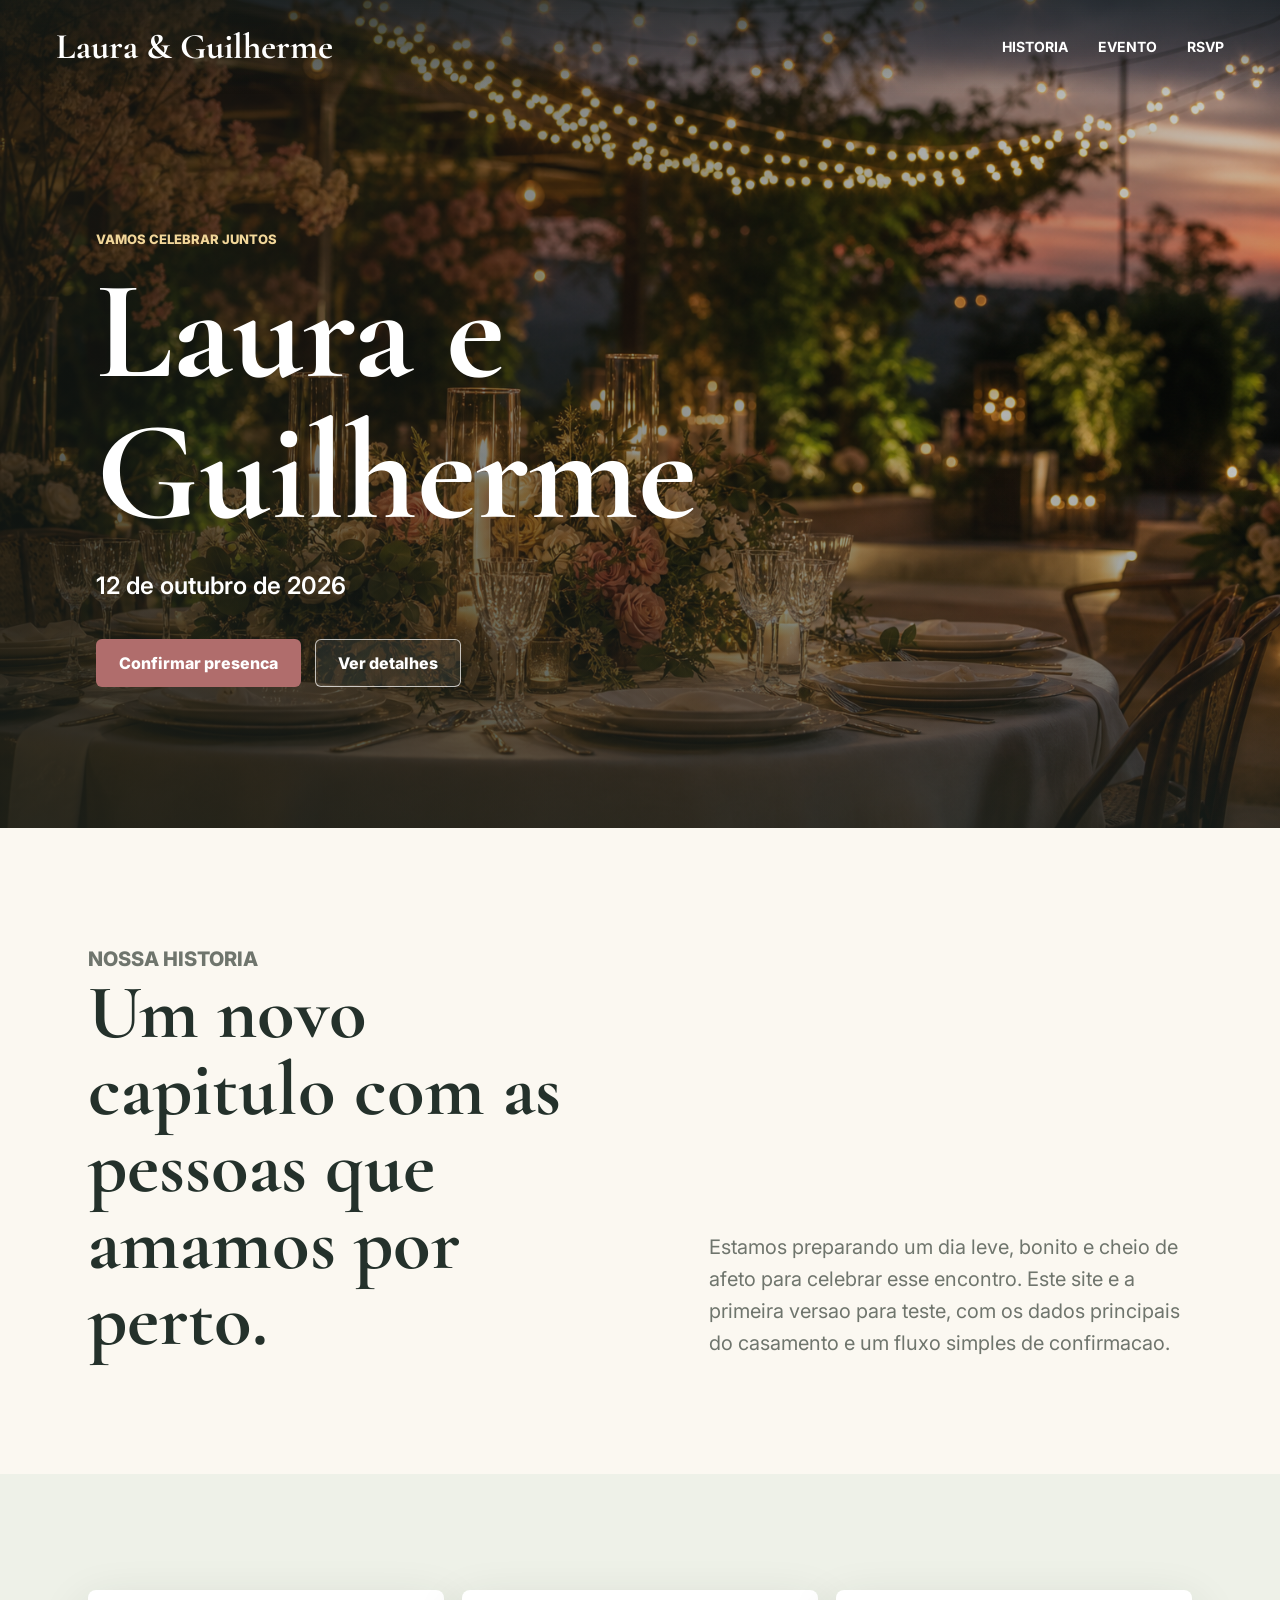
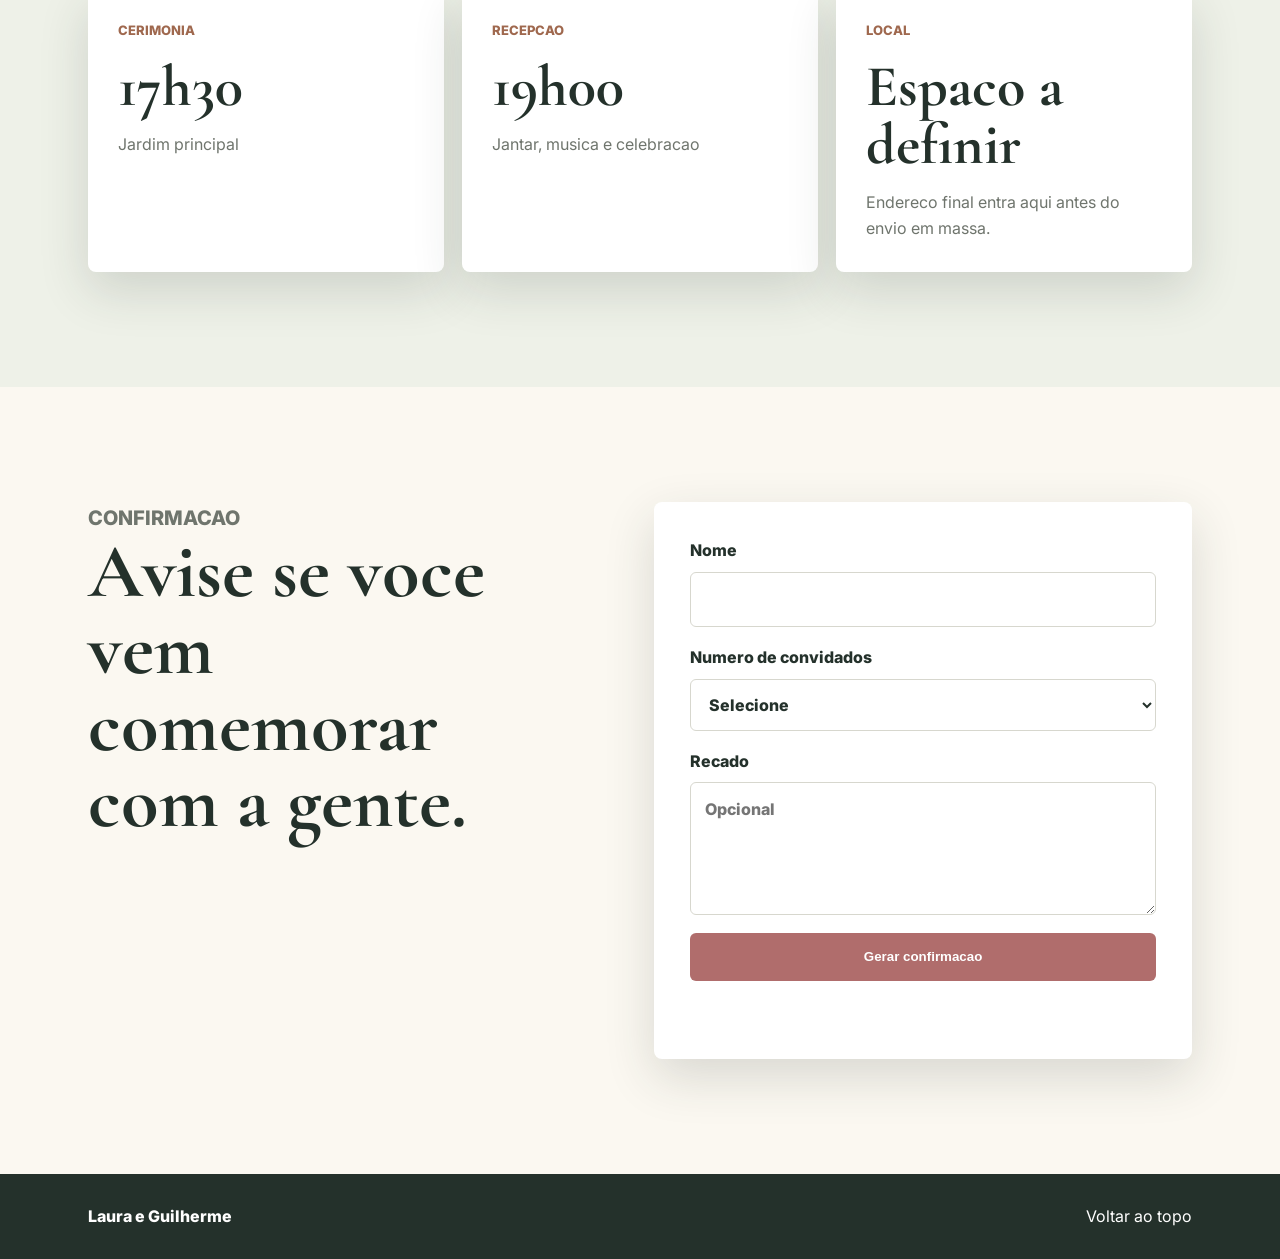
==== index.html @ 3c40c5c8 "Add wedding site test page" ====
<!doctype html>
<html lang="pt-BR">
  <head>
    <meta charset="utf-8" />
    <meta name="viewport" content="width=device-width, initial-scale=1" />
    <meta
      name="description"
      content="Site de casamento de Laura e Guilherme com informacoes do evento e confirmacao de presenca."
    />
    <title>Laura e Guilherme | Casamento</title>
    <link rel="preconnect" href="https://fonts.googleapis.com" />
    <link rel="preconnect" href="https://fonts.gstatic.com" crossorigin />
    <link
      href="https://fonts.googleapis.com/css2?family=Cormorant+Garamond:wght@500;600;700&family=Inter:wght@400;500;600;700&display=swap"
      rel="stylesheet"
    />
    <link rel="stylesheet" href="styles.css" />
  </head>
  <body>
    <header class="site-header" aria-label="Navegacao principal">
      <a class="brand" href="#inicio">Laura & Guilherme</a>
      <nav class="nav-links">
        <a href="#historia">Historia</a>
        <a href="#evento">Evento</a>
        <a href="#rsvp">RSVP</a>
      </nav>
    </header>

    <main>
      <section class="hero" id="inicio">
        <img
          class="hero-image"
          src="assets/hero-wedding.png"
          alt="Mesa elegante de casamento ao ar livre com flores e luzes suaves"
        />
        <div class="hero-overlay"></div>
        <div class="hero-content">
          <p class="eyebrow">Vamos celebrar juntos</p>
          <h1>Laura e Guilherme</h1>
          <p class="hero-date">12 de outubro de 2026</p>
          <div class="hero-actions" aria-label="Acoes principais">
            <a class="button primary" href="#rsvp">Confirmar presenca</a>
            <a class="button secondary" href="#evento">Ver detalhes</a>
          </div>
        </div>
      </section>

      <section class="section intro" id="historia">
        <div class="section-heading">
          <p class="eyebrow">Nossa historia</p>
          <h2>Um novo capitulo com as pessoas que amamos por perto.</h2>
        </div>
        <p>
          Estamos preparando um dia leve, bonito e cheio de afeto para celebrar
          esse encontro. Este site e a primeira versao para teste, com os dados
          principais do casamento e um fluxo simples de confirmacao.
        </p>
      </section>

      <section class="section details" id="evento">
        <div class="detail-card">
          <span class="detail-label">Cerimonia</span>
          <h3>17h30</h3>
          <p>Jardim principal</p>
        </div>
        <div class="detail-card">
          <span class="detail-label">Recepcao</span>
          <h3>19h00</h3>
          <p>Jantar, musica e celebracao</p>
        </div>
        <div class="detail-card">
          <span class="detail-label">Local</span>
          <h3>Espaco a definir</h3>
          <p>Endereco final entra aqui antes do envio em massa.</p>
        </div>
      </section>

      <section class="section rsvp" id="rsvp">
        <div class="section-heading">
          <p class="eyebrow">Confirmacao</p>
          <h2>Avise se voce vem comemorar com a gente.</h2>
        </div>
        <form class="rsvp-form" id="rsvp-form">
          <label>
            Nome
            <input name="name" type="text" autocomplete="name" required />
          </label>
          <label>
            Numero de convidados
            <select name="guests" required>
              <option value="">Selecione</option>
              <option value="1">1 pessoa</option>
              <option value="2">2 pessoas</option>
              <option value="3">3 pessoas</option>
              <option value="4">4 pessoas</option>
            </select>
          </label>
          <label>
            Recado
            <textarea name="message" rows="4" placeholder="Opcional"></textarea>
          </label>
          <button class="button primary" type="submit">Gerar confirmacao</button>
          <p class="form-note" id="form-note" role="status"></p>
        </form>
      </section>
    </main>

    <footer class="footer">
      <p>Laura e Guilherme</p>
      <a href="#inicio">Voltar ao topo</a>
    </footer>

    <script src="script.js"></script>
  </body>
</html>
---- styles.css ----
:root {
  --ink: #24312b;
  --muted: #6f756d;
  --paper: #fbf8f1;
  --surface: #ffffff;
  --sage: #6f846a;
  --rose: #b06d6c;
  --clay: #9f684e;
  --gold: #b18a50;
  --shadow: 0 18px 50px rgba(36, 49, 43, 0.16);
}

* {
  box-sizing: border-box;
}

html {
  scroll-behavior: smooth;
}

body {
  margin: 0;
  color: var(--ink);
  background: var(--paper);
  font-family: Inter, system-ui, sans-serif;
  line-height: 1.6;
}

a {
  color: inherit;
  text-decoration: none;
}

.site-header {
  position: fixed;
  top: 0;
  left: 0;
  right: 0;
  z-index: 10;
  display: flex;
  align-items: center;
  justify-content: space-between;
  gap: 24px;
  padding: 18px clamp(20px, 5vw, 56px);
  color: #fff;
  background: linear-gradient(180deg, rgba(20, 26, 22, 0.58), transparent);
}

.brand {
  font-family: "Cormorant Garamond", Georgia, serif;
  font-size: clamp(24px, 3vw, 36px);
  font-weight: 700;
}

.nav-links {
  display: flex;
  gap: clamp(12px, 3vw, 30px);
  font-size: 14px;
  font-weight: 700;
  text-transform: uppercase;
}

.hero {
  position: relative;
  min-height: 92vh;
  display: grid;
  align-items: center;
  overflow: hidden;
}

.hero-image,
.hero-overlay {
  position: absolute;
  inset: 0;
  width: 100%;
  height: 100%;
}

.hero-image {
  object-fit: cover;
}

.hero-overlay {
  background:
    linear-gradient(90deg, rgba(20, 26, 22, 0.72), rgba(20, 26, 22, 0.22)),
    linear-gradient(0deg, rgba(36, 49, 43, 0.5), transparent 46%);
}

.hero-content {
  position: relative;
  z-index: 1;
  width: min(720px, calc(100% - 40px));
  margin-left: clamp(20px, 8vw, 96px);
  padding-top: 88px;
  color: #fff;
}

.eyebrow {
  margin: 0 0 12px;
  color: var(--gold);
  font-size: 13px;
  font-weight: 800;
  letter-spacing: 0;
  text-transform: uppercase;
}

.hero .eyebrow {
  color: #f2d79a;
}

h1,
h2,
h3 {
  margin: 0;
  font-family: "Cormorant Garamond", Georgia, serif;
  line-height: 1;
}

h1 {
  max-width: 10ch;
  font-size: clamp(68px, 11vw, 148px);
}

h2 {
  max-width: 820px;
  font-size: clamp(38px, 6vw, 78px);
}

h3 {
  font-size: clamp(34px, 5vw, 58px);
}

.hero-date {
  margin: 24px 0 0;
  font-size: clamp(18px, 2vw, 24px);
  font-weight: 600;
}

.hero-actions {
  display: flex;
  flex-wrap: wrap;
  gap: 14px;
  margin-top: 34px;
}

.button {
  display: inline-flex;
  min-height: 48px;
  align-items: center;
  justify-content: center;
  border: 1px solid transparent;
  border-radius: 6px;
  padding: 0 22px;
  font-weight: 800;
  cursor: pointer;
  transition:
    transform 160ms ease,
    background 160ms ease,
    color 160ms ease;
}

.button:hover {
  transform: translateY(-1px);
}

.button.primary {
  color: #fff;
  background: var(--rose);
}

.button.secondary {
  color: #fff;
  border-color: rgba(255, 255, 255, 0.7);
  background: rgba(255, 255, 255, 0.08);
}

.section {
  padding: clamp(60px, 9vw, 116px) clamp(20px, 7vw, 88px);
}

.intro {
  display: grid;
  grid-template-columns: minmax(260px, 0.9fr) minmax(280px, 0.8fr);
  gap: clamp(34px, 6vw, 84px);
  align-items: end;
}

.intro p,
.rsvp p {
  margin: 0;
  max-width: 640px;
  color: var(--muted);
  font-size: clamp(17px, 2vw, 20px);
}

.details {
  display: grid;
  grid-template-columns: repeat(3, minmax(0, 1fr));
  gap: 18px;
  background: #eef1e8;
}

.detail-card {
  min-height: 230px;
  padding: 30px;
  border-radius: 8px;
  background: var(--surface);
  box-shadow: var(--shadow);
}

.detail-label {
  display: block;
  margin-bottom: 18px;
  color: var(--clay);
  font-size: 13px;
  font-weight: 800;
  text-transform: uppercase;
}

.detail-card p {
  margin: 16px 0 0;
  color: var(--muted);
}

.rsvp {
  display: grid;
  grid-template-columns: minmax(280px, 0.8fr) minmax(300px, 0.9fr);
  gap: clamp(34px, 7vw, 88px);
  align-items: start;
}

.rsvp-form {
  display: grid;
  gap: 18px;
  padding: clamp(22px, 4vw, 36px);
  border-radius: 8px;
  background: var(--surface);
  box-shadow: var(--shadow);
}

label {
  display: grid;
  gap: 8px;
  font-weight: 800;
}

input,
select,
textarea {
  width: 100%;
  border: 1px solid #d7d7ce;
  border-radius: 6px;
  padding: 14px;
  color: var(--ink);
  background: #fff;
  font: inherit;
}

textarea {
  resize: vertical;
}

.form-note {
  min-height: 24px;
  color: var(--sage);
  font-weight: 800;
}

.footer {
  display: flex;
  justify-content: space-between;
  gap: 20px;
  padding: 30px clamp(20px, 7vw, 88px);
  color: #fff;
  background: var(--ink);
}

.footer p {
  margin: 0;
  font-weight: 800;
}

@media (max-width: 780px) {
  .site-header {
    align-items: flex-start;
    flex-direction: column;
    gap: 8px;
  }

  .nav-links {
    width: 100%;
    justify-content: space-between;
    font-size: 12px;
  }

  .hero-content {
    margin: 0 auto;
  }

  h1 {
    font-size: clamp(58px, 18vw, 86px);
  }

  .intro,
  .details,
  .rsvp {
    grid-template-columns: 1fr;
  }

  .detail-card {
    min-height: 180px;
  }

  .footer {
    flex-direction: column;
  }
}
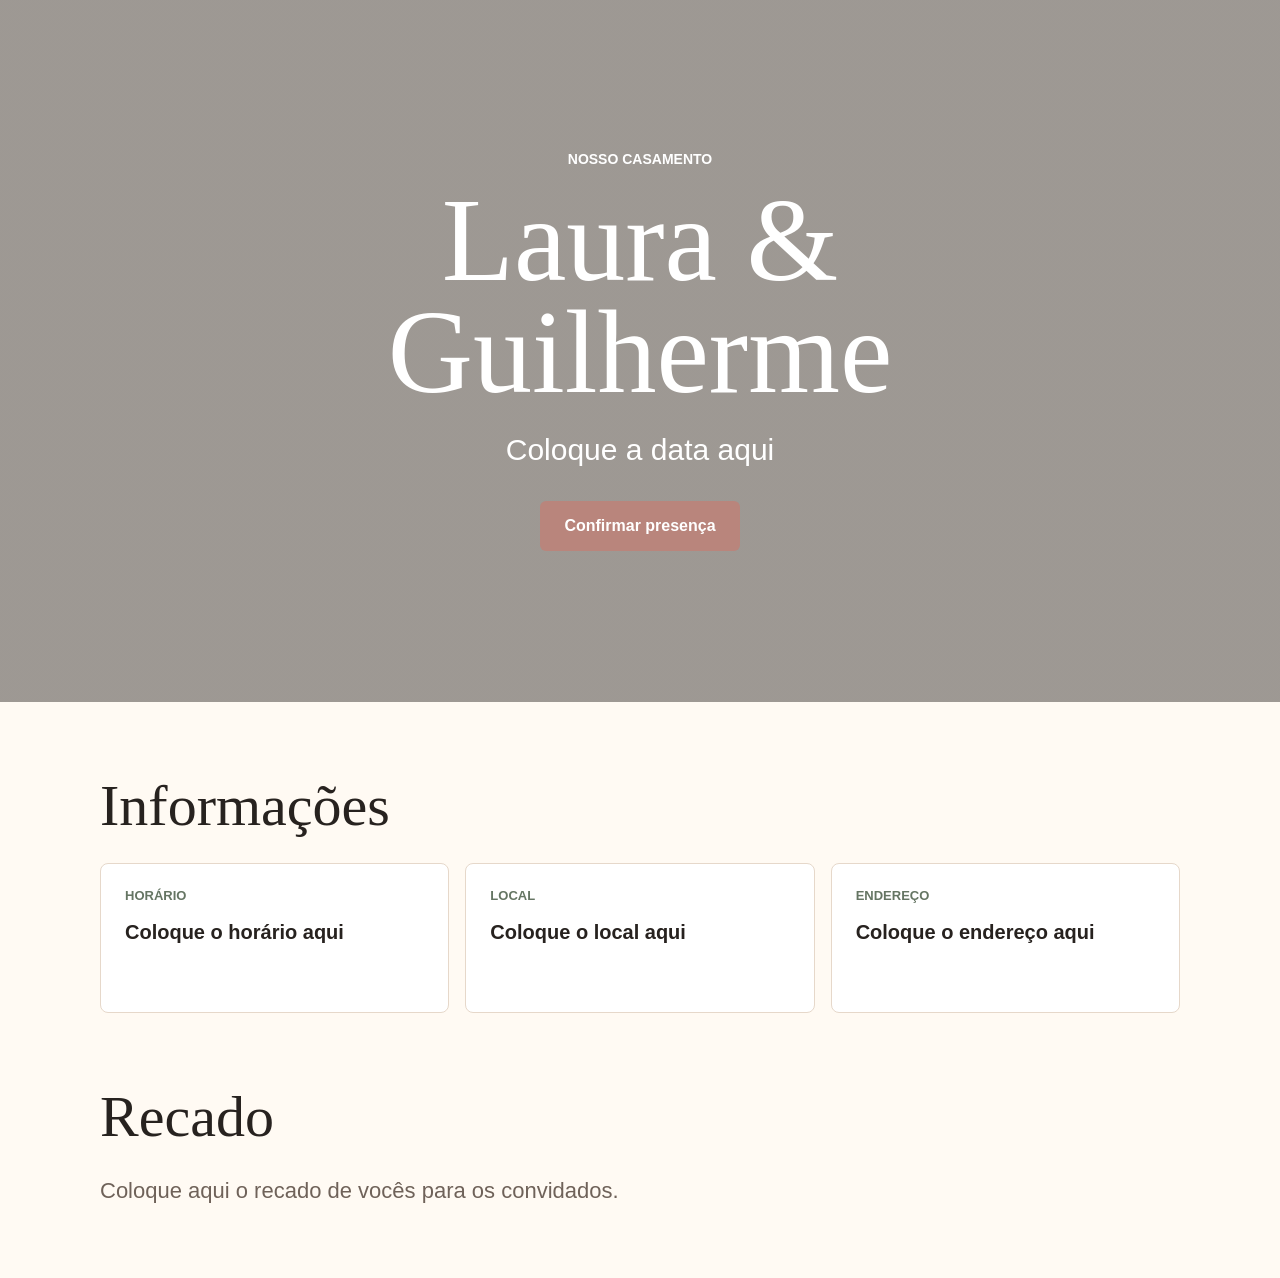
==== commit 2f643c0a: "Add editable wedding site" ====
--- a/index.html
+++ b/index.html
@@ -3,113 +3,47 @@
   <head>
     <meta charset="utf-8" />
     <meta name="viewport" content="width=device-width, initial-scale=1" />
-    <meta
-      name="description"
-      content="Site de casamento de Laura e Guilherme com informacoes do evento e confirmacao de presenca."
-    />
-    <title>Laura e Guilherme | Casamento</title>
-    <link rel="preconnect" href="https://fonts.googleapis.com" />
-    <link rel="preconnect" href="https://fonts.gstatic.com" crossorigin />
-    <link
-      href="https://fonts.googleapis.com/css2?family=Cormorant+Garamond:wght@500;600;700&family=Inter:wght@400;500;600;700&display=swap"
-      rel="stylesheet"
-    />
-    <link rel="stylesheet" href="styles.css" />
+    <title>Casamento</title>
+    <link rel="stylesheet" href="style.css" />
   </head>
   <body>
-    <header class="site-header" aria-label="Navegacao principal">
-      <a class="brand" href="#inicio">Laura & Guilherme</a>
-      <nav class="nav-links">
-        <a href="#historia">Historia</a>
-        <a href="#evento">Evento</a>
-        <a href="#rsvp">RSVP</a>
-      </nav>
-    </header>
-
     <main>
-      <section class="hero" id="inicio">
-        <img
-          class="hero-image"
-          src="assets/hero-wedding.png"
-          alt="Mesa elegante de casamento ao ar livre com flores e luzes suaves"
-        />
-        <div class="hero-overlay"></div>
-        <div class="hero-content">
-          <p class="eyebrow">Vamos celebrar juntos</p>
-          <h1>Laura e Guilherme</h1>
-          <p class="hero-date">12 de outubro de 2026</p>
-          <div class="hero-actions" aria-label="Acoes principais">
-            <a class="button primary" href="#rsvp">Confirmar presenca</a>
-            <a class="button secondary" href="#evento">Ver detalhes</a>
-          </div>
+      <section class="hero">
+        <div class="hero__content">
+          <p class="kicker">Nosso casamento</p>
+          <h1 id="casal"></h1>
+          <p class="date" id="data"></p>
+          <a class="button" id="whatsapp" href="#" target="_blank" rel="noreferrer">
+            Confirmar presença
+          </a>
         </div>
       </section>
 
-      <section class="section intro" id="historia">
-        <div class="section-heading">
-          <p class="eyebrow">Nossa historia</p>
-          <h2>Um novo capitulo com as pessoas que amamos por perto.</h2>
-        </div>
-        <p>
-          Estamos preparando um dia leve, bonito e cheio de afeto para celebrar
-          esse encontro. Este site e a primeira versao para teste, com os dados
-          principais do casamento e um fluxo simples de confirmacao.
-        </p>
-      </section>
-
-      <section class="section details" id="evento">
-        <div class="detail-card">
-          <span class="detail-label">Cerimonia</span>
-          <h3>17h30</h3>
-          <p>Jardim principal</p>
-        </div>
-        <div class="detail-card">
-          <span class="detail-label">Recepcao</span>
-          <h3>19h00</h3>
-          <p>Jantar, musica e celebracao</p>
-        </div>
-        <div class="detail-card">
-          <span class="detail-label">Local</span>
-          <h3>Espaco a definir</h3>
-          <p>Endereco final entra aqui antes do envio em massa.</p>
+      <section class="section">
+        <h2>Informações</h2>
+        <div class="info-grid">
+          <article>
+            <span>Horário</span>
+            <strong id="horario"></strong>
+          </article>
+          <article>
+            <span>Local</span>
+            <strong id="local"></strong>
+          </article>
+          <article>
+            <span>Endereço</span>
+            <strong id="endereco"></strong>
+          </article>
         </div>
       </section>
 
-      <section class="section rsvp" id="rsvp">
-        <div class="section-heading">
-          <p class="eyebrow">Confirmacao</p>
-          <h2>Avise se voce vem comemorar com a gente.</h2>
-        </div>
-        <form class="rsvp-form" id="rsvp-form">
-          <label>
-            Nome
-            <input name="name" type="text" autocomplete="name" required />
-          </label>
-          <label>
-            Numero de convidados
-            <select name="guests" required>
-              <option value="">Selecione</option>
-              <option value="1">1 pessoa</option>
-              <option value="2">2 pessoas</option>
-              <option value="3">3 pessoas</option>
-              <option value="4">4 pessoas</option>
-            </select>
-          </label>
-          <label>
-            Recado
-            <textarea name="message" rows="4" placeholder="Opcional"></textarea>
-          </label>
-          <button class="button primary" type="submit">Gerar confirmacao</button>
-          <p class="form-note" id="form-note" role="status"></p>
-        </form>
+      <section class="section message">
+        <h2>Recado</h2>
+        <p id="recado"></p>
       </section>
     </main>
 
-    <footer class="footer">
-      <p>Laura e Guilherme</p>
-      <a href="#inicio">Voltar ao topo</a>
-    </footer>
-
+    <script src="dados.js"></script>
     <script src="script.js"></script>
   </body>
 </html>
--- a/style.css
+++ b/style.css
@@ -0,0 +1,139 @@
+:root {
+  --text: #27221f;
+  --muted: #6f6259;
+  --paper: #fffaf3;
+  --cream: #f4eadc;
+  --green: #657563;
+  --rose: #b9857c;
+  --white: #ffffff;
+}
+
+* {
+  box-sizing: border-box;
+}
+
+html {
+  scroll-behavior: smooth;
+}
+
+body {
+  margin: 0;
+  color: var(--text);
+  background: var(--paper);
+  font-family: Arial, Helvetica, sans-serif;
+}
+
+.hero {
+  min-height: 78vh;
+  display: grid;
+  place-items: center;
+  padding: 40px 20px;
+  text-align: center;
+  background:
+    linear-gradient(rgba(39, 34, 31, 0.45), rgba(39, 34, 31, 0.45)),
+    url("https://images.unsplash.com/photo-1523438885200-e635ba2c371e?auto=format&fit=crop&w=1800&q=80");
+  background-position: center;
+  background-size: cover;
+}
+
+.hero__content {
+  width: min(760px, 100%);
+  color: var(--white);
+}
+
+.kicker {
+  margin: 0 0 18px;
+  font-size: 14px;
+  font-weight: 700;
+  text-transform: uppercase;
+}
+
+h1 {
+  margin: 0;
+  font-family: Georgia, "Times New Roman", serif;
+  font-size: clamp(54px, 11vw, 118px);
+  font-weight: 400;
+  line-height: 0.95;
+}
+
+.date {
+  margin: 24px 0 34px;
+  font-size: clamp(20px, 3vw, 30px);
+}
+
+.button {
+  display: inline-flex;
+  min-height: 50px;
+  align-items: center;
+  justify-content: center;
+  border-radius: 6px;
+  padding: 0 24px;
+  color: var(--white);
+  background: var(--rose);
+  font-weight: 700;
+  text-decoration: none;
+}
+
+.section {
+  width: min(1080px, calc(100% - 36px));
+  margin: 0 auto;
+  padding: 70px 0;
+}
+
+h2 {
+  margin: 0 0 24px;
+  font-family: Georgia, "Times New Roman", serif;
+  font-size: clamp(34px, 5vw, 58px);
+  font-weight: 400;
+}
+
+.info-grid {
+  display: grid;
+  grid-template-columns: repeat(3, minmax(0, 1fr));
+  gap: 16px;
+}
+
+article {
+  min-height: 150px;
+  border: 1px solid #e6d8ca;
+  border-radius: 8px;
+  padding: 24px;
+  background: var(--white);
+}
+
+article span {
+  display: block;
+  margin-bottom: 16px;
+  color: var(--green);
+  font-size: 13px;
+  font-weight: 700;
+  text-transform: uppercase;
+}
+
+article strong {
+  display: block;
+  font-size: 20px;
+  line-height: 1.35;
+}
+
+.message {
+  padding-top: 0;
+}
+
+.message p {
+  max-width: 760px;
+  margin: 0;
+  color: var(--muted);
+  font-size: 22px;
+  line-height: 1.55;
+}
+
+@media (max-width: 760px) {
+  .hero {
+    min-height: 72vh;
+  }
+
+  .info-grid {
+    grid-template-columns: 1fr;
+  }
+}
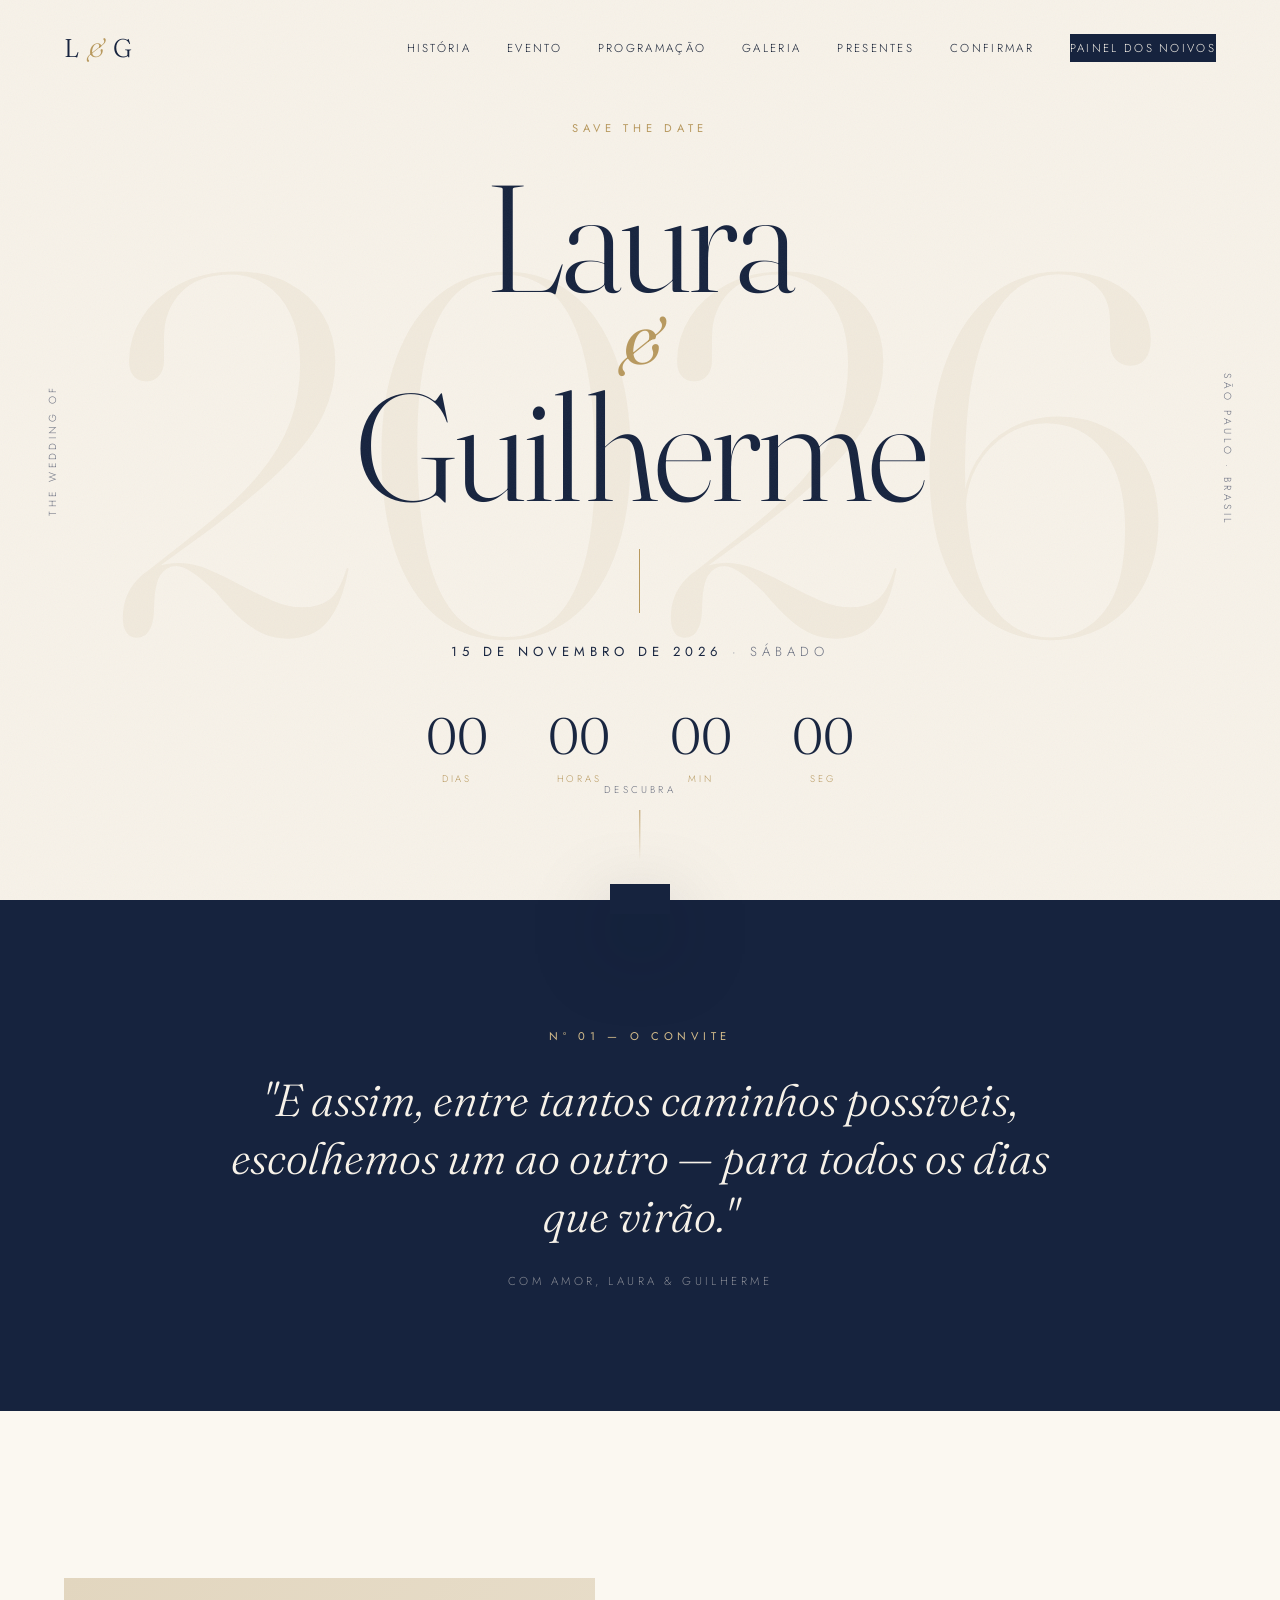
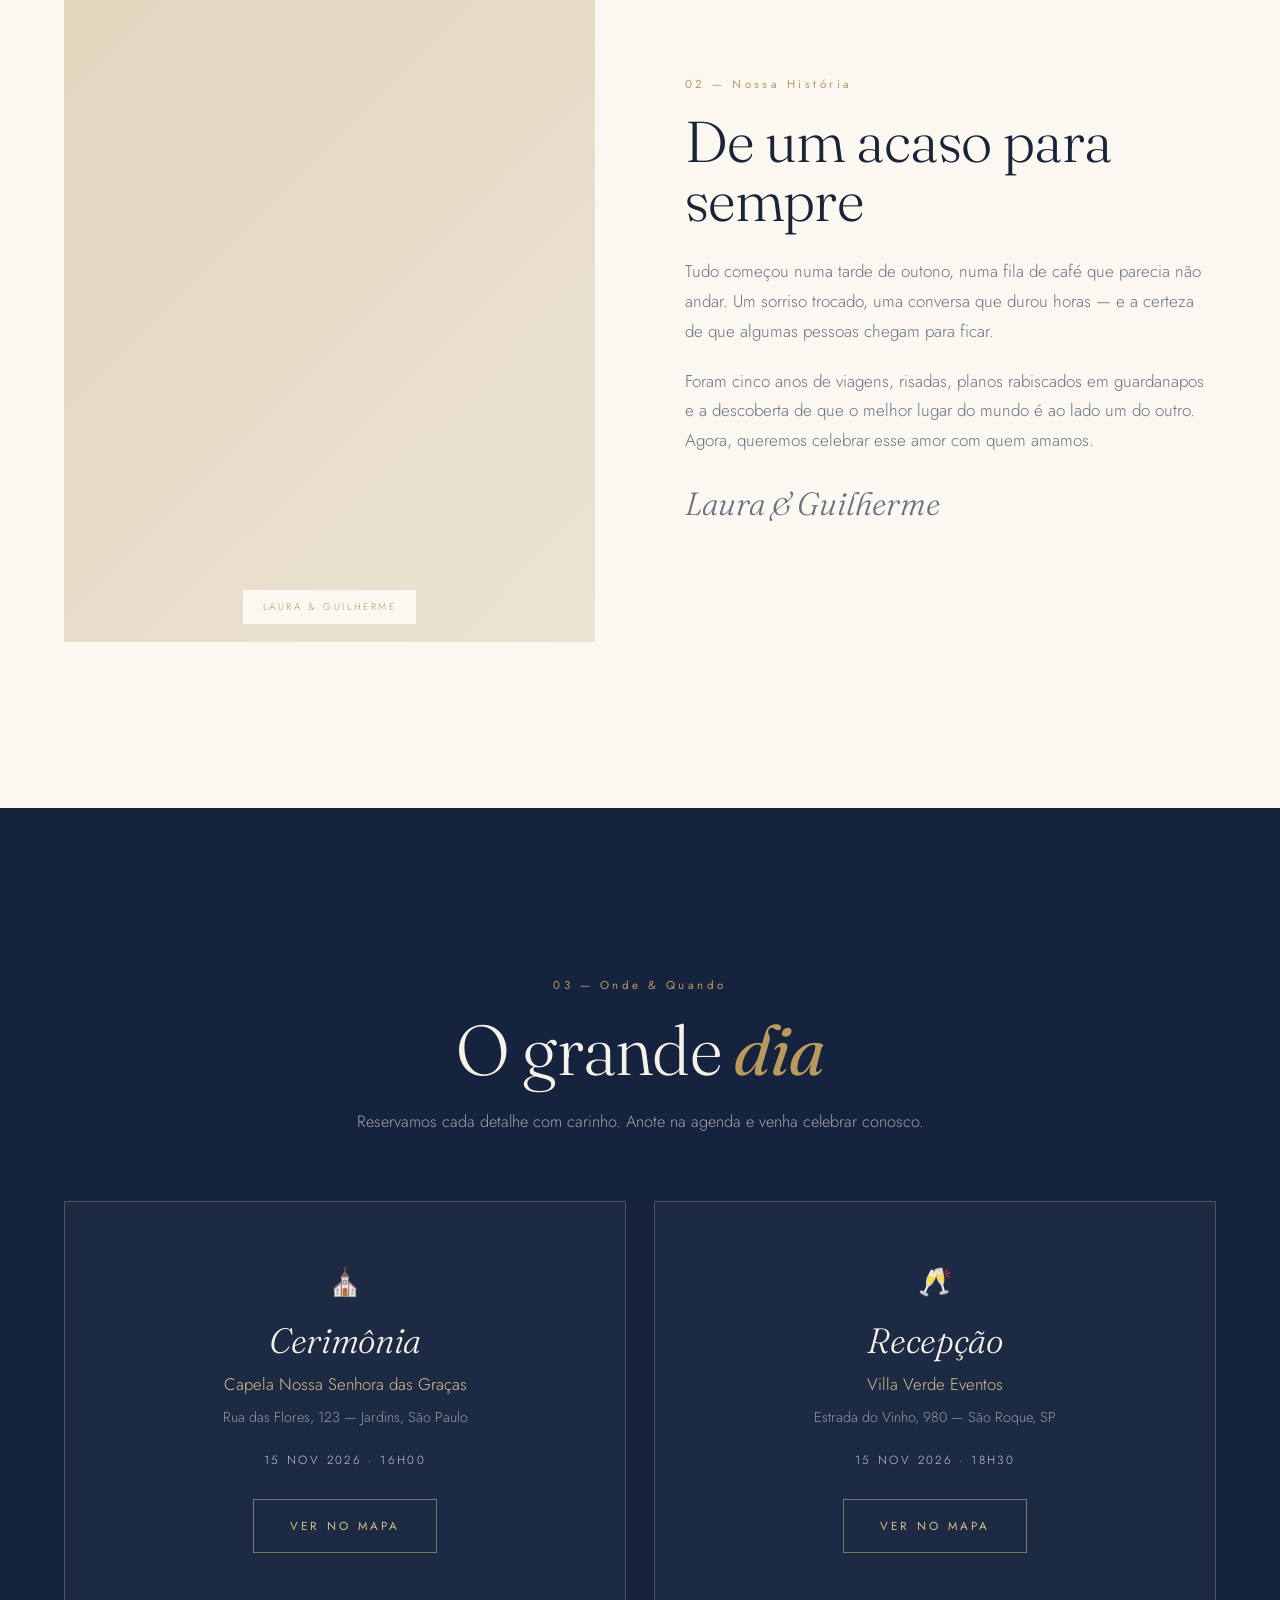
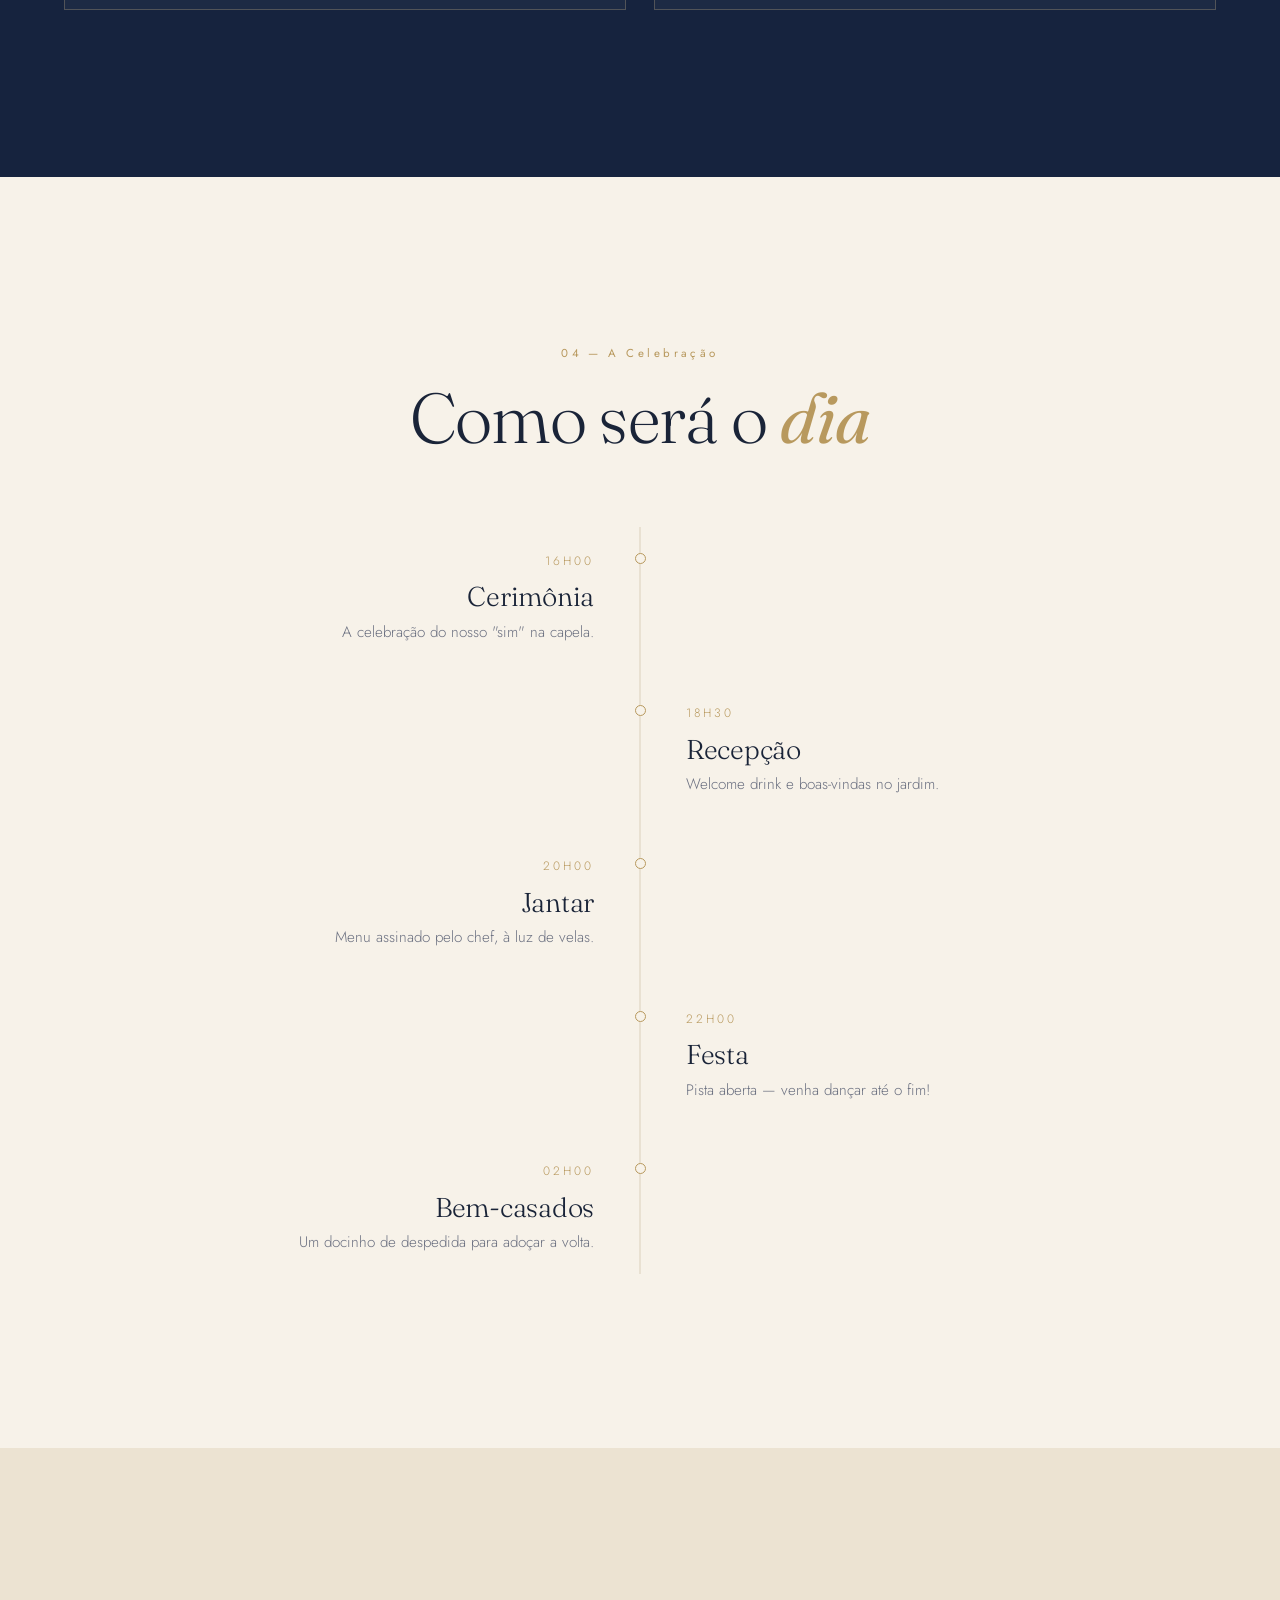
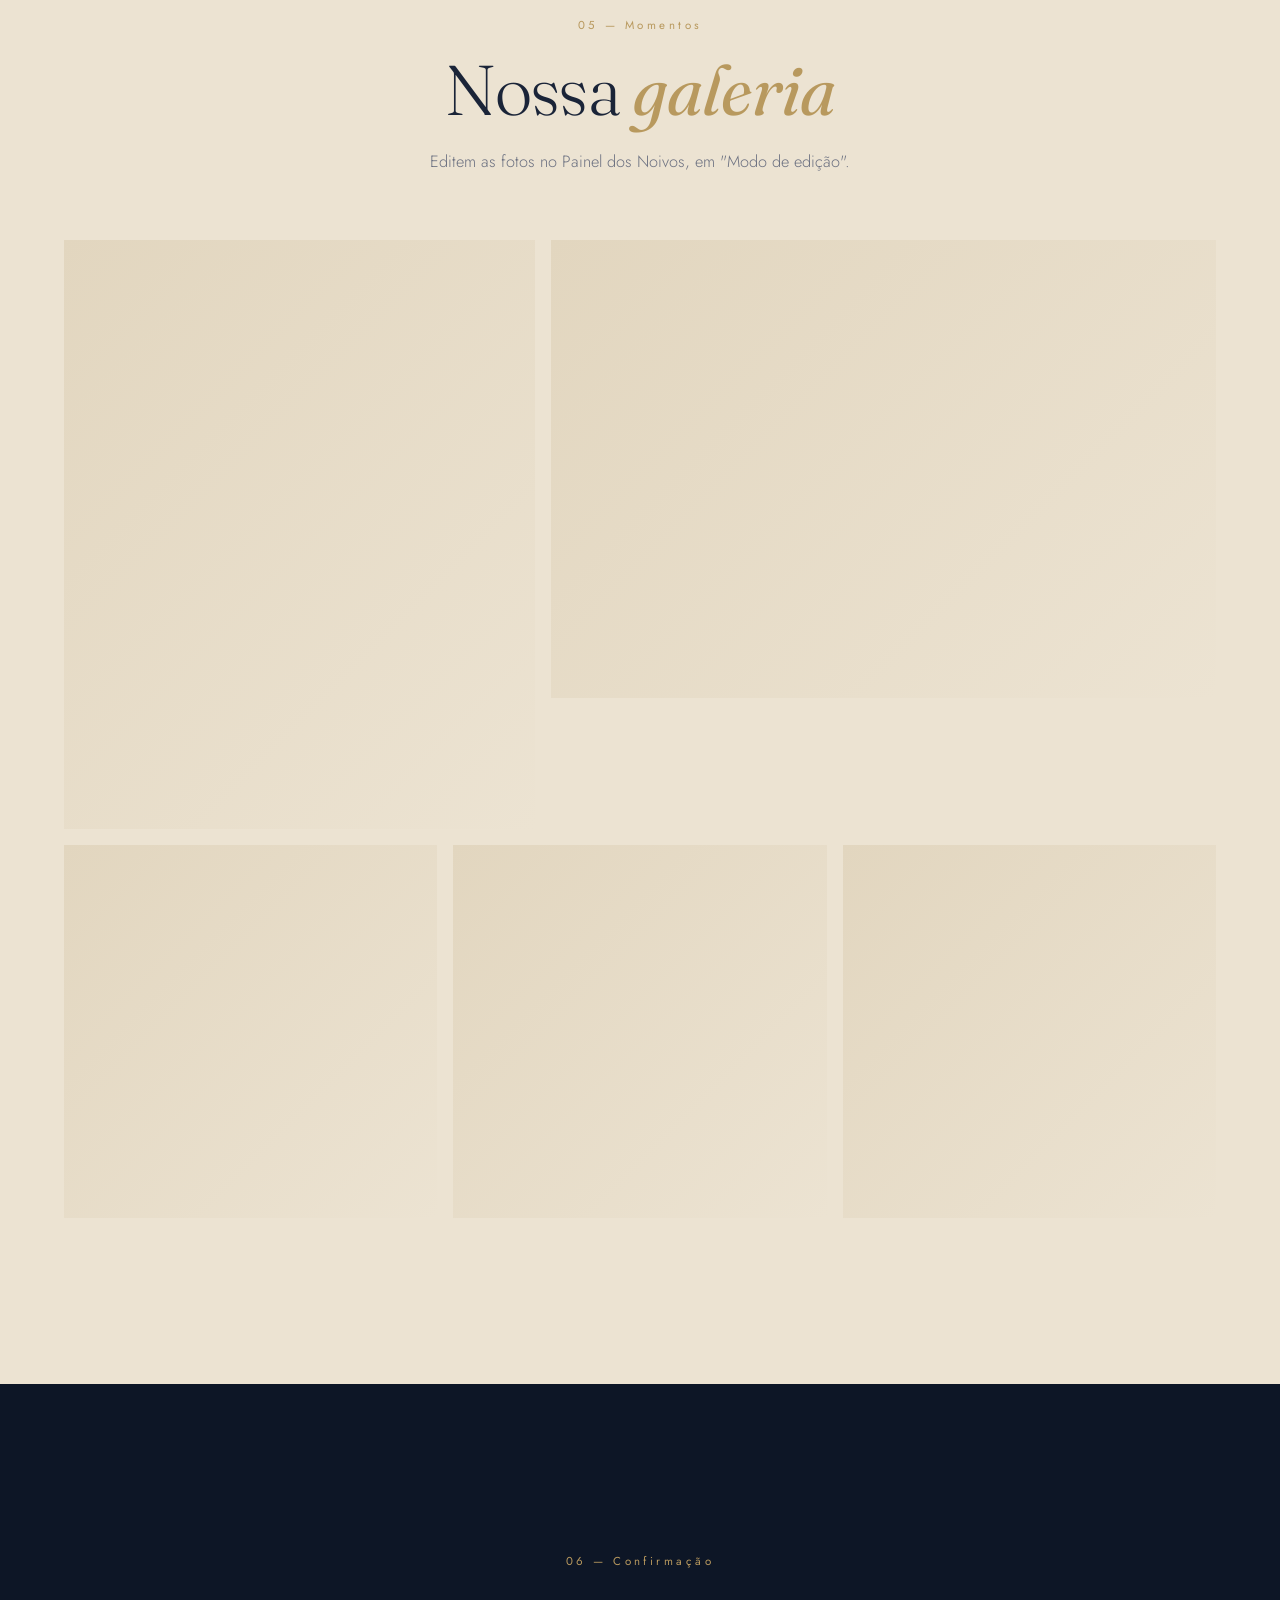
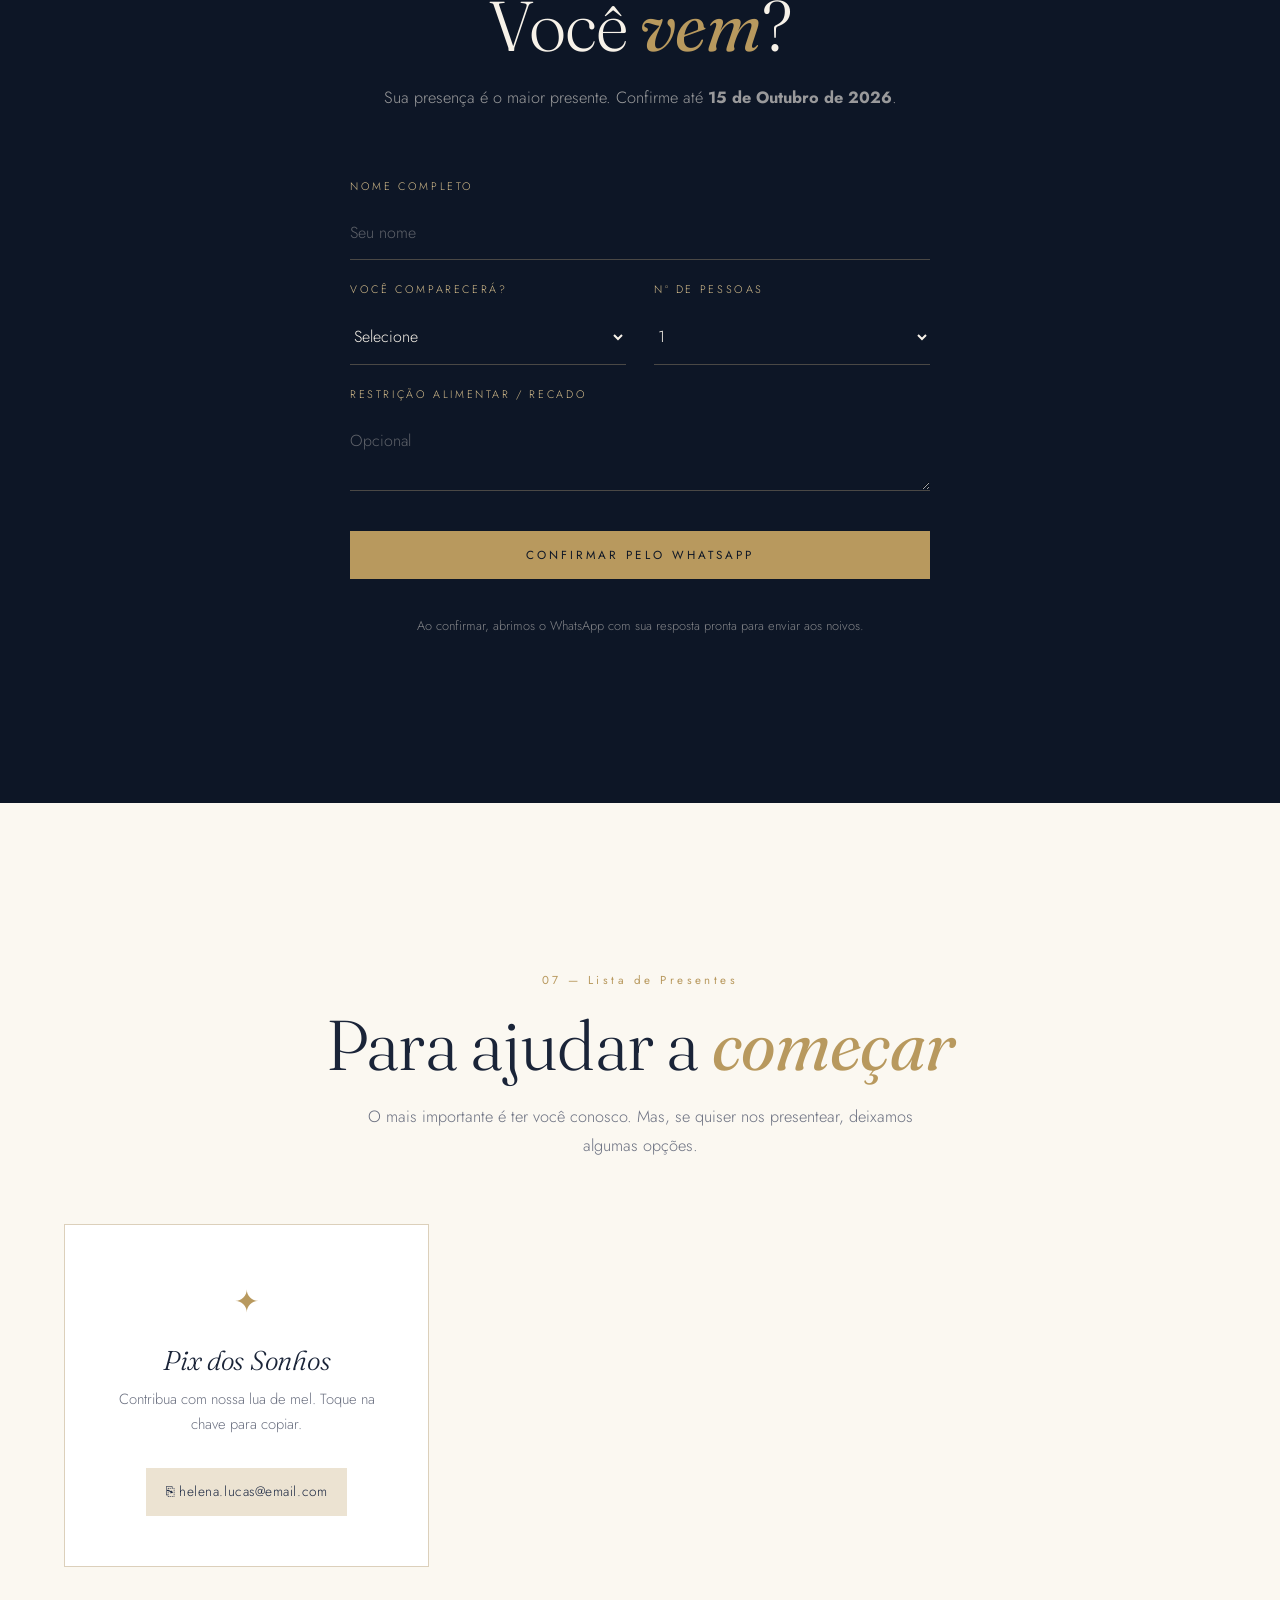
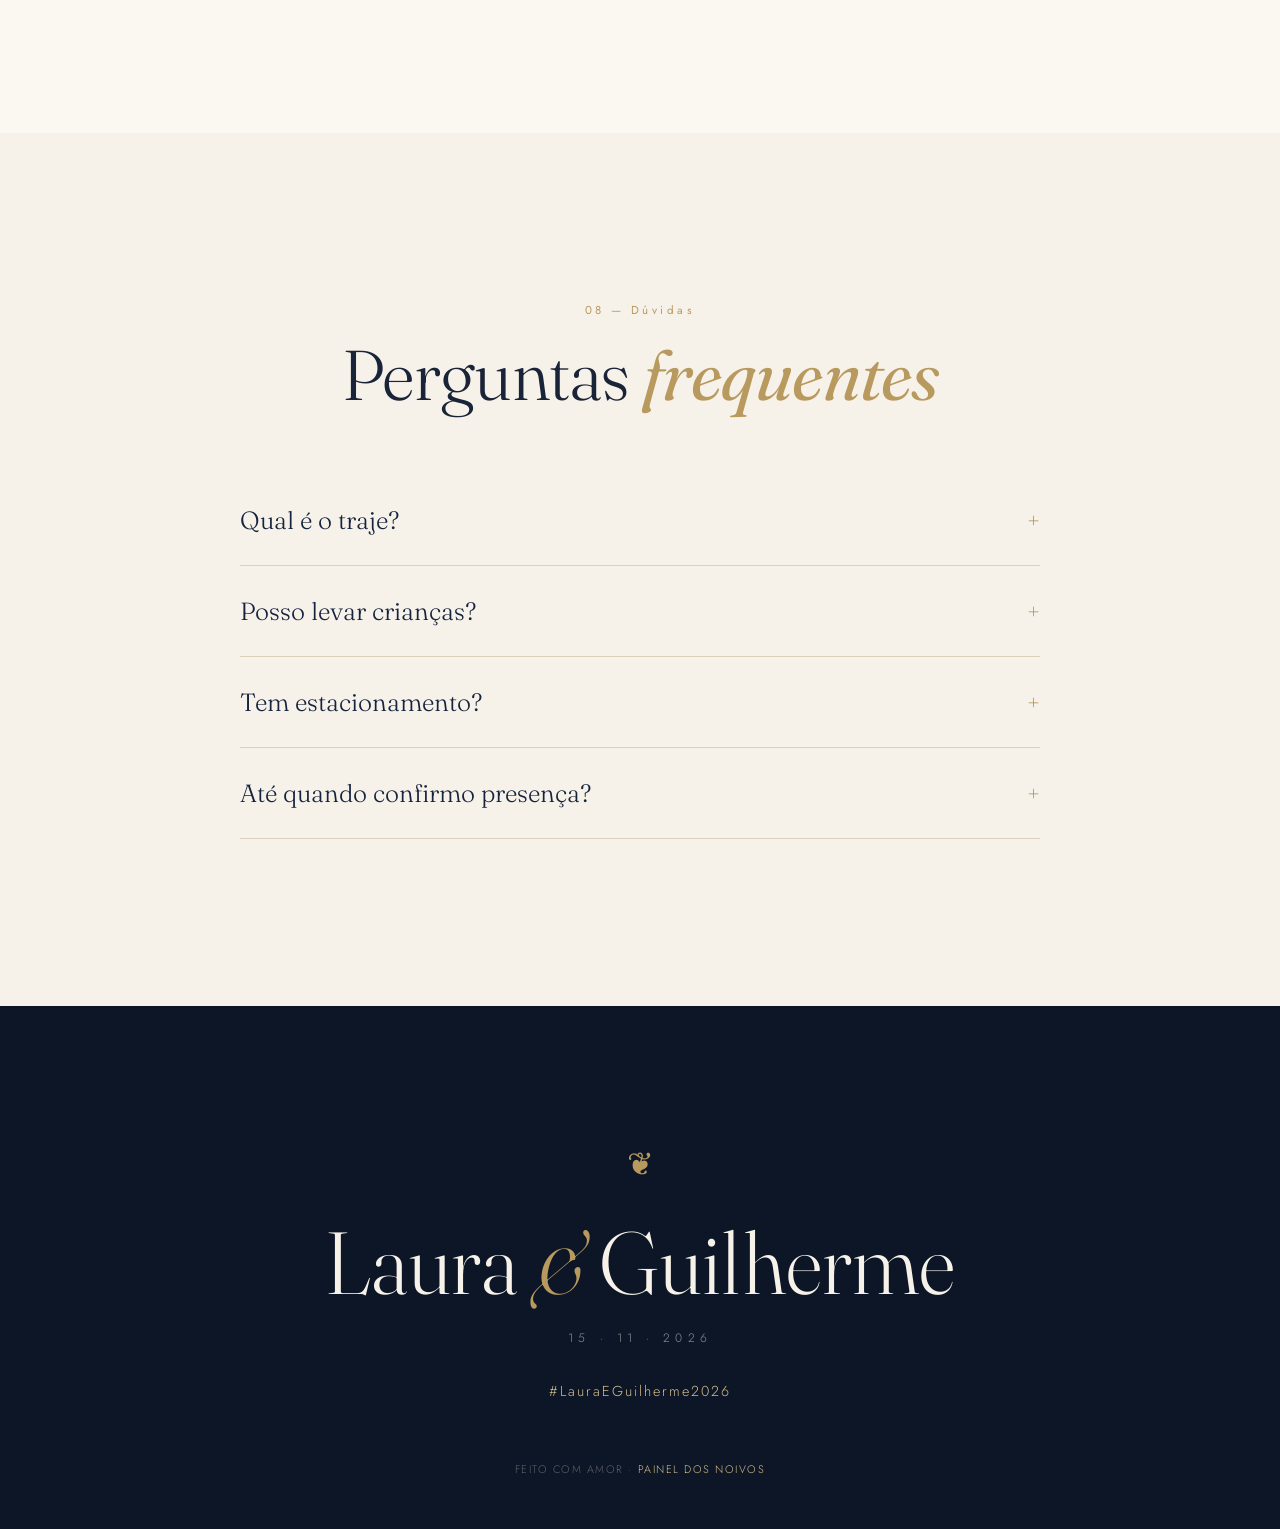
==== commit 7087ce8a: "Publish wedding site files" ====
--- a/index.html
+++ b/index.html
@@ -1,49 +1,341 @@
-<!doctype html>
+<!DOCTYPE html>
 <html lang="pt-BR">
-  <head>
-    <meta charset="utf-8" />
-    <meta name="viewport" content="width=device-width, initial-scale=1" />
-    <title>Casamento</title>
-    <link rel="stylesheet" href="style.css" />
-  </head>
-  <body>
-    <main>
-      <section class="hero">
-        <div class="hero__content">
-          <p class="kicker">Nosso casamento</p>
-          <h1 id="casal"></h1>
-          <p class="date" id="data"></p>
-          <a class="button" id="whatsapp" href="#" target="_blank" rel="noreferrer">
-            Confirmar presença
-          </a>
-        </div>
-      </section>
-
-      <section class="section">
-        <h2>Informações</h2>
-        <div class="info-grid">
-          <article>
-            <span>Horário</span>
-            <strong id="horario"></strong>
-          </article>
-          <article>
-            <span>Local</span>
-            <strong id="local"></strong>
-          </article>
-          <article>
-            <span>Endereço</span>
-            <strong id="endereco"></strong>
-          </article>
-        </div>
-      </section>
-
-      <section class="section message">
-        <h2>Recado</h2>
-        <p id="recado"></p>
-      </section>
-    </main>
-
-    <script src="dados.js"></script>
-    <script src="script.js"></script>
-  </body>
-</html>
+
+<head>
+  <meta charset="UTF-8" />
+  <meta name="viewport" content="width=device-width, initial-scale=1.0" />
+  <title>Laura & Guilherme · Nosso Casamento</title>
+  <meta name="description"
+    content="Estamos nos casando. Confirme sua presença e acompanhe cada detalhe do nosso grande dia." />
+
+  <link rel="preconnect" href="https://fonts.googleapis.com" />
+  <link rel="preconnect" href="https://fonts.gstatic.com" crossorigin />
+  <link
+    href="https://fonts.googleapis.com/css2?family=Fraunces:ital,opsz,wght@0,9..144,300;0,9..144,400;0,9..144,500;0,9..144,600;1,9..144,400;1,9..144,500&family=Jost:wght@300;400;500&display=swap"
+    rel="stylesheet" />
+
+  <link rel="stylesheet" href="assets/css/style.css" />
+</head>
+
+<body>
+
+  <!-- ====================== PRELOADER ====================== -->
+  <div class="preloader" id="preloader">
+    <div class="preloader__inner">
+      <div class="preloader__mono" id="plMono">L <span class="amp">&amp;</span> G</div>
+      <div class="preloader__line"></div>
+      <div class="preloader__label" id="plLabel">Laura &amp; Guilherme · 2026</div>
+    </div>
+    <div class="preloader__curtain"></div>
+  </div>
+
+  <div class="grain"></div>
+  <div class="scroll-progress" id="scrollProgress"></div>
+
+  <!-- ====================== NAV ====================== -->
+  <header class="nav" id="nav">
+    <a href="#hero" class="nav__logo" id="navLogo">L <span class="amp">&amp;</span> G</a>
+    <nav class="nav__links" id="navLinks">
+      <a href="#historia">História</a>
+      <a href="#evento">Evento</a>
+      <a href="#programacao">Programação</a>
+      <a href="#galeria">Galeria</a>
+      <a href="#presentes">Presentes</a>
+      <a href="#rsvp">Confirmar</a>
+      <a href="painel.html" class="nav__cta">Painel dos Noivos</a>
+    </nav>
+    <button class="nav__toggle" id="navToggle" aria-label="Menu"><span></span><span></span><span></span></button>
+  </header>
+
+  <!-- ====================== HERO ====================== -->
+  <section class="hero" id="hero">
+    <div class="hero__watermark" id="heroYear" aria-hidden="true">2026</div>
+    <span class="hero__side left">The Wedding Of</span>
+    <span class="hero__side right" id="heroCity">São Paulo · Brasil</span>
+    <div class="hero__inner">
+      <p class="eyebrow hero__pre">Save the Date</p>
+      <h1 class="hero__names" id="heroNames">Laura <span class="amp">&amp;</span> Guilherme </h1>
+      <div class="hero__rule"></div>
+      <p class="hero__date" id="heroDate"><b>15 de Novembro de 2026</b> · Sábado</p>
+
+      <div class="countdown" id="countdown" aria-label="Contagem regressiva">
+        <div class="countdown__item"><span class="countdown__num" id="cd-days">00</span><span
+            class="countdown__label">Dias</span></div>
+        <div class="countdown__item"><span class="countdown__num" id="cd-hours">00</span><span
+            class="countdown__label">Horas</span></div>
+        <div class="countdown__item"><span class="countdown__num" id="cd-mins">00</span><span
+            class="countdown__label">Min</span></div>
+        <div class="countdown__item"><span class="countdown__num" id="cd-secs">00</span><span
+            class="countdown__label">Seg</span></div>
+      </div>
+    </div>
+    <a href="#historia" class="hero__scroll">Descubra</a>
+  </section>
+
+  <!-- ====================== FAIXA / CITAÇÃO ====================== -->
+  <section class="band">
+    <div class="container">
+      <p class="eyebrow">Nº 01 — O Convite</p>
+      <p class="band__quote" id="bandQuote">"E assim, entre tantos caminhos possíveis, <em>escolhemos um ao outro</em> —
+        para todos os dias que virão."</p>
+      <p class="band__author" id="bandAuthor">Com amor, Laura &amp; Guilherme </p>
+    </div>
+  </section>
+
+  <!-- ====================== HISTÓRIA ====================== -->
+  <section class="section story" id="historia">
+    <div class="container story__grid">
+      <div class="story__img">
+        <div class="figure reveal">
+          <div class="figure__ph"><img class="photo" id="storyPhoto"
+              src="https://images.unsplash.com/photo-1519741497674-611481863552?auto=format&fit=crop&w=900&q=80"
+              alt="O casal" loading="lazy" /></div>
+        </div>
+        <span class="story__caption" id="storyCaption">Laura &amp; Guilherme </span>
+      </div>
+      <div class="story__text reveal d1">
+        <span class="snum">02 — Nossa História</span>
+        <h2 id="storyTitle">De um acaso<br>para <em>sempre</em></h2>
+        <div id="storyParas">
+          <p>Tudo começou numa tarde de outono, numa fila de café que parecia não andar. Um sorriso trocado, uma
+            conversa que durou horas — e a certeza de que algumas pessoas chegam para ficar.</p>
+          <p>Foram cinco anos de viagens, risadas, planos rabiscados em guardanapos e a descoberta de que o melhor lugar
+            do mundo é ao lado um do outro. Agora, queremos celebrar esse amor com quem amamos.</p>
+        </div>
+        <p class="story__sign" id="storySign">Laura &amp; Guilherme </p>
+      </div>
+    </div>
+  </section>
+
+  <!-- ====================== EVENTO ====================== -->
+  <section class="section info" id="evento">
+    <div class="container">
+      <div class="section-head center reveal">
+        <span class="snum">03 — Onde &amp; Quando</span>
+        <h2>O grande <em>dia</em></h2>
+        <p class="lead">Reservamos cada detalhe com carinho. Anote na agenda e venha celebrar conosco.</p>
+      </div>
+      <div class="info__grid">
+        <div class="info-card reveal">
+          <div class="info-card__icon">⛪</div>
+          <h3>Cerimônia</h3>
+          <p class="place" id="cerName">Capela Nossa Senhora das Graças</p>
+          <p class="addr" id="cerAddr">Rua das Flores, 123 — Jardins, São Paulo</p>
+          <p class="when" id="cerTime">15 Nov 2026 · 16h00</p>
+          <a class="btn btn-outline" id="cerMaps" href="https://maps.google.com/?q=Jardins+Sao+Paulo" target="_blank"
+            rel="noopener"><span>Ver no mapa</span></a>
+        </div>
+        <div class="info-card reveal d1">
+          <div class="info-card__icon">🥂</div>
+          <h3>Recepção</h3>
+          <p class="place" id="recName">Villa Verde Eventos</p>
+          <p class="addr" id="recAddr">Estrada do Vinho, 980 — São Roque, SP</p>
+          <p class="when" id="recTime">15 Nov 2026 · 18h30</p>
+          <a class="btn btn-outline" id="recMaps" href="https://maps.google.com/?q=Sao+Roque+SP" target="_blank"
+            rel="noopener"><span>Ver no mapa</span></a>
+        </div>
+      </div>
+    </div>
+  </section>
+
+  <!-- ====================== PROGRAMAÇÃO ====================== -->
+  <section class="section" id="programacao">
+    <div class="container">
+      <div class="section-head center reveal">
+        <span class="snum">04 — A Celebração</span>
+        <h2>Como será o <em>dia</em></h2>
+      </div>
+      <div class="timeline" id="scheduleList">
+        <div class="tl-item reveal"><span class="tl-time">16h00</span>
+          <h4>Cerimônia</h4>
+          <p>A celebração do nosso "sim" na capela.</p>
+        </div>
+        <div class="tl-item reveal"><span class="tl-time">18h30</span>
+          <h4>Recepção</h4>
+          <p>Welcome drink e boas-vindas no jardim.</p>
+        </div>
+        <div class="tl-item reveal"><span class="tl-time">20h00</span>
+          <h4>Jantar</h4>
+          <p>Menu assinado pelo chef, à luz de velas.</p>
+        </div>
+        <div class="tl-item reveal"><span class="tl-time">22h00</span>
+          <h4>Festa</h4>
+          <p>Pista aberta — venha dançar até o fim!</p>
+        </div>
+        <div class="tl-item reveal"><span class="tl-time">02h00</span>
+          <h4>Bem-casados</h4>
+          <p>Um docinho de despedida para adoçar a volta.</p>
+        </div>
+      </div>
+    </div>
+  </section>
+
+  <!-- ====================== GALERIA ====================== -->
+  <section class="section gallery" id="galeria">
+    <div class="container">
+      <div class="section-head center reveal">
+        <span class="snum">05 — Momentos</span>
+        <h2>Nossa <em>galeria</em></h2>
+        <p class="lead">Editem as fotos no Painel dos Noivos, em "Modo de edição".</p>
+      </div>
+      <div class="gallery__grid" id="galleryGrid">
+        <div class="gallery__item g1 figure reveal">
+          <div class="figure__ph"><img class="photo"
+              src="https://images.unsplash.com/photo-1606216794074-735e91aa2c92?auto=format&fit=crop&w=700&q=80" alt=""
+              loading="lazy" /></div>
+        </div>
+        <div class="gallery__item g2 figure reveal d1">
+          <div class="figure__ph"><img class="photo"
+              src="https://images.unsplash.com/photo-1511285560929-80b456fea0bc?auto=format&fit=crop&w=1000&q=80" alt=""
+              loading="lazy" /></div>
+        </div>
+        <div class="gallery__item g3 figure reveal">
+          <div class="figure__ph"><img class="photo"
+              src="https://images.unsplash.com/photo-1465495976277-4387d4b0b4c6?auto=format&fit=crop&w=700&q=80" alt=""
+              loading="lazy" /></div>
+        </div>
+        <div class="gallery__item g4 figure reveal d1">
+          <div class="figure__ph"><img class="photo"
+              src="https://images.unsplash.com/photo-1519225421980-715cb0215aed?auto=format&fit=crop&w=700&q=80" alt=""
+              loading="lazy" /></div>
+        </div>
+        <div class="gallery__item g5 figure reveal d2">
+          <div class="figure__ph"><img class="photo"
+              src="https://images.unsplash.com/photo-1469371670807-013ccf25f16a?auto=format&fit=crop&w=700&q=80" alt=""
+              loading="lazy" /></div>
+        </div>
+      </div>
+    </div>
+  </section>
+
+  <!-- ====================== RSVP ====================== -->
+  <section class="section rsvp" id="rsvp">
+    <div class="container">
+      <div class="section-head center reveal">
+        <span class="snum">06 — Confirmação</span>
+        <h2>Você <em>vem</em>?</h2>
+        <p class="lead">Sua presença é o maior presente. Confirme até <strong id="rsvpDeadline">15 de Outubro de
+            2026</strong>.</p>
+      </div>
+      <form class="rsvp-form reveal" id="rsvpForm">
+        <div class="field">
+          <label for="r-name">Nome completo</label>
+          <input type="text" id="r-name" name="name" placeholder="Seu nome" required />
+        </div>
+        <div class="rsvp-row">
+          <div class="field">
+            <label for="r-going">Você comparecerá?</label>
+            <select id="r-going" name="going" required>
+              <option value="" disabled selected>Selecione</option>
+              <option value="Sim, estarei lá! 🎉">Sim, estarei lá!</option>
+              <option value="Infelizmente não poderei ir 😢">Infelizmente não poderei</option>
+            </select>
+          </div>
+          <div class="field">
+            <label for="r-guests">Nº de pessoas</label>
+            <select id="r-guests" name="guests">
+              <option value="1">1</option>
+              <option value="2">2</option>
+              <option value="3">3</option>
+              <option value="4">4</option>
+            </select>
+          </div>
+        </div>
+        <div class="field">
+          <label for="r-msg">Restrição alimentar / recado</label>
+          <textarea id="r-msg" name="msg" rows="2" placeholder="Opcional"></textarea>
+        </div>
+        <button type="submit" class="btn btn-solid"><span>Confirmar pelo WhatsApp</span></button>
+        <p class="rsvp__note">Ao confirmar, abrimos o WhatsApp com sua resposta pronta para enviar aos noivos.</p>
+      </form>
+    </div>
+  </section>
+
+  <!-- ====================== PRESENTES ====================== -->
+  <section class="section gifts" id="presentes">
+    <div class="container">
+      <div class="section-head center reveal">
+        <span class="snum">07 — Lista de Presentes</span>
+        <h2>Para ajudar a <em>começar</em></h2>
+        <p class="lead">O mais importante é ter você conosco. Mas, se quiser nos presentear, deixamos algumas opções.
+        </p>
+      </div>
+      <div class="gifts__grid">
+        <div class="gift-card reveal">
+          <div class="gift-card__icon">✦</div>
+          <h3>Pix dos Sonhos</h3>
+          <p>Contribua com nossa lua de mel. Toque na chave para copiar.</p>
+          <span class="pix-key" id="pixKey" data-pix="Laura.Guilherme  @email.com">⎘ Laura.Guilherme @email.com</span>
+        </div>
+        <div class="gift-card reveal d1">
+          <div class="gift-card__icon">⌂</div>
+          <h3>Nosso Lar</h3>
+          <p>Itens para montar nosso primeiro apartamento juntos.</p>
+          <a class="btn btn-ghost" id="giftList" href="#" target="_blank" rel="noopener"><span>Ver lista</span></a>
+        </div>
+        <div class="gift-card reveal d2">
+          <div class="gift-card__icon">✈</div>
+          <h3>Lua de Mel</h3>
+          <p>Cotas para tornar nossa viagem dos sonhos realidade.</p>
+          <a class="btn btn-ghost" id="giftHoney" href="#" target="_blank" rel="noopener"><span>Ver cotas</span></a>
+        </div>
+      </div>
+    </div>
+  </section>
+
+  <!-- ====================== FAQ ====================== -->
+  <section class="section faq" id="faq">
+    <div class="container">
+      <div class="section-head center reveal">
+        <span class="snum">08 — Dúvidas</span>
+        <h2>Perguntas <em>frequentes</em></h2>
+      </div>
+      <div class="faq__list" id="faqList">
+        <div class="faq-item reveal">
+          <button class="faq-item__q">Qual é o traje? <span class="icon">+</span></button>
+          <div class="faq-item__a">
+            <p>Esporte fino / passeio completo. Sugerimos tons sóbrios — evitem branco e off-white, reservados para a
+              noiva. 😊</p>
+          </div>
+        </div>
+        <div class="faq-item reveal">
+          <button class="faq-item__q">Posso levar crianças? <span class="icon">+</span></button>
+          <div class="faq-item__a">
+            <p>Amamos as crianças! Mas, pensando no conforto de todos, a celebração será para adultos. Agradecemos a
+              compreensão.</p>
+          </div>
+        </div>
+        <div class="faq-item reveal">
+          <button class="faq-item__q">Tem estacionamento? <span class="icon">+</span></button>
+          <div class="faq-item__a">
+            <p>Sim, a recepção conta com estacionamento gratuito e manobrista no local.</p>
+          </div>
+        </div>
+        <div class="faq-item reveal">
+          <button class="faq-item__q">Até quando confirmo presença? <span class="icon">+</span></button>
+          <div class="faq-item__a">
+            <p>Pedimos a gentileza de confirmar até 15 de Outubro de 2026, pela seção de confirmação aqui no site.</p>
+          </div>
+        </div>
+      </div>
+    </div>
+  </section>
+
+  <!-- ====================== FOOTER ====================== -->
+  <footer class="footer">
+    <div class="footer__mono">❦</div>
+    <p class="footer__names" id="footerNames">Laura <span class="amp">&amp;</span> Guilherme </p>
+    <p class="footer__date" id="footerDate">15 · 11 · 2026</p>
+    <p class="footer__hash" id="footerHash">#LauraEGuilherme 2026</p>
+    <p class="footer__copy">Feito com amor · <a href="painel.html">Painel dos Noivos</a></p>
+  </footer>
+
+  <div class="toast" id="toast"></div>
+
+  <script src="https://cdn.jsdelivr.net/npm/@supabase/supabase-js@2"></script>
+  <script src="assets/js/config.js"></script>
+  <script src="assets/js/cloud.js"></script>
+  <script src="assets/js/main.js"></script>
+</body>
+
+</html>
--- a/assets/css/style.css
+++ b/assets/css/style.css
@@ -0,0 +1,377 @@
+/* =========================================================
+   Helena & Lucas — Editorial Luxe
+   Paleta: marfim · azul-marinho profundo · creme · dourado champagne
+   Tipografia: Fraunces (display) + Jost (sans)
+   ========================================================= */
+
+:root {
+  /* Cores */
+  --ivory:      #F7F2E9;
+  --ivory-2:    #FBF8F1;
+  --cream:      #ECE3D2;
+  --cream-deep: #E2D6BF;
+  --navy:       #16233E;
+  --navy-2:     #1E2F4D;
+  --navy-ink:   #0D1626;
+  --gold:       #B8995E;
+  --gold-light: #D6BE8C;
+  --ink:        #1A2438;
+  --muted:      #6B7080;
+  --muted-2:    #8C8678;
+  --line:       #DCD0BB;
+  --line-soft:  #E8DECD;
+  --white:      #FFFFFF;
+
+  /* Tipografia */
+  --serif: "Fraunces", "Cormorant Garamond", Georgia, serif;
+  --sans:  "Jost", "Segoe UI", system-ui, sans-serif;
+
+  --maxw: 1240px;
+  --shadow-sm: 0 8px 30px rgba(22, 35, 62, .07);
+  --shadow-md: 0 28px 70px rgba(13, 22, 38, .16);
+  --shadow-navy: 0 30px 80px rgba(13, 22, 38, .35);
+  --ease: cubic-bezier(.19, 1, .22, 1);
+  --ease-soft: cubic-bezier(.4, 0, .2, 1);
+}
+
+/* ---------- Reset ---------- */
+*, *::before, *::after { box-sizing: border-box; margin: 0; padding: 0; }
+html { scroll-behavior: smooth; -webkit-text-size-adjust: 100%; }
+body {
+  font-family: var(--sans);
+  color: var(--ink);
+  background: var(--ivory);
+  line-height: 1.75;
+  font-size: 17px;
+  font-weight: 300;
+  -webkit-font-smoothing: antialiased;
+  overflow-x: hidden;
+}
+img { max-width: 100%; display: block; }
+a { color: inherit; text-decoration: none; }
+button { font-family: inherit; cursor: pointer; border: none; background: none; color: inherit; }
+ul { list-style: none; }
+::selection { background: var(--navy); color: var(--ivory); }
+
+/* ---------- Grão / textura ---------- */
+.grain {
+  position: fixed; inset: 0; z-index: 9; pointer-events: none; opacity: .045;
+  background-image: url("data:image/svg+xml,%3Csvg xmlns='http://www.w3.org/2000/svg' width='160' height='160'%3E%3Cfilter id='n'%3E%3CfeTurbulence type='fractalNoise' baseFrequency='0.85' numOctaves='3' stitchTiles='stitch'/%3E%3C/filter%3E%3Crect width='100%25' height='100%25' filter='url(%23n)'/%3E%3C/svg%3E");
+}
+
+/* ---------- Barra de progresso ---------- */
+.scroll-progress {
+  position: fixed; top: 0; left: 0; height: 2px; width: 0;
+  background: linear-gradient(90deg, var(--gold), var(--gold-light)); z-index: 120;
+}
+
+/* ---------- Tipografia ---------- */
+h1, h2, h3, h4 { font-family: var(--serif); font-weight: 400; line-height: 1.04; letter-spacing: -.01em; }
+.serif-italic { font-family: var(--serif); font-style: italic; }
+
+.eyebrow {
+  font-family: var(--sans); font-size: .7rem; letter-spacing: .42em;
+  text-transform: uppercase; color: var(--gold); font-weight: 400;
+}
+.snum {
+  font-family: var(--sans); font-size: .72rem; letter-spacing: .3em;
+  color: var(--gold); font-weight: 400;
+}
+
+/* ---------- Utilidades ---------- */
+.container { width: 90%; max-width: var(--maxw); margin: 0 auto; }
+.section { padding: clamp(80px, 13vw, 170px) 0; position: relative; }
+.center { text-align: center; }
+.section-head { margin-bottom: 64px; }
+.section-head .snum { display: block; margin-bottom: 18px; }
+.section-head h2 { font-size: clamp(2.4rem, 6vw, 4.4rem); margin-top: 6px; font-weight: 300; }
+.section-head h2 em { font-style: italic; color: var(--gold); font-weight: 400; }
+.lead { color: var(--muted); max-width: 600px; margin: 22px auto 0; font-size: 1.02rem; }
+
+.ornament { display: flex; align-items: center; justify-content: center; gap: 16px; color: var(--gold); margin: 24px auto; }
+.ornament::before, .ornament::after { content: ""; height: 1px; width: 60px; background: linear-gradient(90deg, transparent, var(--gold)); }
+.ornament::after { background: linear-gradient(90deg, var(--gold), transparent); }
+.ornament span { font-size: 1rem; }
+
+/* ---------- Botões ---------- */
+.btn {
+  display: inline-flex; align-items: center; gap: .7em; padding: 16px 36px;
+  font-size: .73rem; letter-spacing: .26em; text-transform: uppercase;
+  transition: all .5s var(--ease); font-weight: 400; position: relative; overflow: hidden;
+}
+.btn span { position: relative; z-index: 1; transition: color .5s var(--ease); }
+.btn-solid { background: var(--navy); color: var(--ivory); }
+.btn-solid::before { content: ""; position: absolute; inset: 0; background: var(--gold); transform: translateY(101%); transition: transform .5s var(--ease); }
+.btn-solid:hover::before { transform: translateY(0); }
+.btn-solid:hover { color: var(--navy); }
+.btn-outline { border: 1px solid var(--gold); color: var(--navy); }
+.btn-outline::before { content: ""; position: absolute; inset: 0; background: var(--gold); transform: scaleX(0); transform-origin: left; transition: transform .5s var(--ease); }
+.btn-outline:hover::before { transform: scaleX(1); }
+.btn-outline:hover { color: var(--white); }
+.btn-ghost { border: 1px solid var(--line); color: var(--navy); }
+.btn-ghost:hover { border-color: var(--navy); }
+
+/* =========================================================
+   PRELOADER
+   ========================================================= */
+.preloader {
+  position: fixed; inset: 0; z-index: 1000; background: var(--ivory);
+  display: grid; place-items: center; transition: opacity .8s var(--ease);
+}
+.preloader.hide { opacity: 0; pointer-events: none; }
+.preloader__inner { text-align: center; }
+.preloader__mono { font-family: var(--serif); font-size: clamp(3rem, 9vw, 5.5rem); color: var(--navy); letter-spacing: .04em; }
+.preloader__mono .amp { color: var(--gold); font-style: italic; }
+.preloader__line { height: 1px; width: 0; background: var(--gold); margin: 20px auto 0; animation: pl-line 1.6s var(--ease) forwards; }
+.preloader__label { font-size: .66rem; letter-spacing: .4em; text-transform: uppercase; color: var(--muted); margin-top: 18px; opacity: 0; animation: pl-fade .8s ease .8s forwards; }
+@keyframes pl-line { to { width: 180px; } }
+@keyframes pl-fade { to { opacity: 1; } }
+.preloader__curtain { position: absolute; inset: 0; background: var(--navy); transform: translateY(0); }
+.preloader.lift .preloader__curtain { transform: translateY(-100%); transition: transform 1s var(--ease); }
+
+/* =========================================================
+   NAV
+   ========================================================= */
+.nav {
+  position: fixed; top: 0; left: 0; width: 100%; z-index: 100;
+  display: flex; align-items: center; justify-content: space-between;
+  padding: 26px clamp(22px, 5vw, 64px); transition: all .5s var(--ease);
+}
+.nav.scrolled { background: rgba(247, 242, 233, .82); backdrop-filter: blur(14px); padding: 16px clamp(22px, 5vw, 64px); box-shadow: 0 1px 0 var(--line-soft); }
+.nav__logo { font-family: var(--serif); font-size: 1.6rem; letter-spacing: .06em; color: var(--navy); }
+.nav__logo .amp { color: var(--gold); font-style: italic; }
+.nav__links { display: flex; align-items: center; gap: 36px; }
+.nav__links a { font-size: .72rem; letter-spacing: .2em; text-transform: uppercase; color: var(--ink); position: relative; padding: 4px 0; }
+.nav__links a::after { content: ""; position: absolute; left: 0; bottom: -2px; width: 0; height: 1px; background: var(--gold); transition: width .4s var(--ease); }
+.nav__links a:hover::after { width: 100%; }
+.nav__cta { padding: 12px 26px; background: var(--navy); color: var(--ivory) !important; border-radius: 0; }
+.nav__cta:hover { background: var(--gold); }
+.nav__cta::after { display: none !important; }
+.nav__toggle { display: none; flex-direction: column; gap: 6px; z-index: 101; }
+.nav__toggle span { width: 28px; height: 1.5px; background: var(--navy); transition: .4s var(--ease); }
+.nav__toggle.open span:nth-child(1) { transform: translateY(7.5px) rotate(45deg); }
+.nav__toggle.open span:nth-child(2) { opacity: 0; }
+.nav__toggle.open span:nth-child(3) { transform: translateY(-7.5px) rotate(-45deg); }
+
+/* =========================================================
+   HERO
+   ========================================================= */
+.hero {
+  min-height: 100vh; display: grid; place-items: center; text-align: center;
+  position: relative; overflow: hidden; background: var(--ivory);
+}
+.hero__watermark {
+  position: absolute; top: 50%; left: 50%; transform: translate(-50%, -50%);
+  font-family: var(--serif); font-size: 40vw; color: var(--cream); opacity: .5;
+  z-index: 0; pointer-events: none; line-height: 1; font-weight: 300; user-select: none;
+}
+.hero__side {
+  position: absolute; top: 50%; font-size: .64rem; letter-spacing: .34em; text-transform: uppercase;
+  color: var(--muted); writing-mode: vertical-rl; z-index: 3;
+}
+.hero__side.left { left: clamp(18px, 4vw, 44px); transform: translateY(-50%) rotate(180deg); }
+.hero__side.right { right: clamp(18px, 4vw, 44px); transform: translateY(-50%); }
+.hero__inner { position: relative; z-index: 4; padding: 0 24px; }
+.hero__pre { margin-bottom: 30px; display: inline-block; }
+.hero__names {
+  font-size: clamp(3.6rem, 13vw, 9.5rem); line-height: .9; color: var(--navy);
+  font-weight: 300; letter-spacing: -.02em;
+}
+.hero__names .amp { color: var(--gold); font-style: italic; font-weight: 400; display: block; font-size: .42em; margin: .12em 0; }
+.hero__rule { width: 1px; height: 64px; background: var(--gold); margin: 34px auto 28px; }
+.hero__date { font-size: .82rem; letter-spacing: .38em; text-transform: uppercase; color: var(--muted); }
+.hero__date b { color: var(--navy); font-weight: 400; }
+
+.hero__scroll { position: absolute; bottom: 40px; left: 50%; transform: translateX(-50%); z-index: 4; font-size: .62rem; letter-spacing: .32em; text-transform: uppercase; color: var(--muted); display: flex; flex-direction: column; align-items: center; gap: 12px; }
+.hero__scroll::after { content: ""; width: 1px; height: 50px; background: linear-gradient(var(--gold), transparent); animation: scrollLine 2.2s infinite; }
+@keyframes scrollLine { 0% { opacity: 0; transform: scaleY(.2); transform-origin: top; } 45% { opacity: 1; } 100% { opacity: 0; transform: scaleY(1); } }
+
+/* Countdown */
+.countdown { display: flex; justify-content: center; gap: clamp(20px, 5vw, 60px); margin-top: 46px; }
+.countdown__item { display: flex; flex-direction: column; align-items: center; }
+.countdown__num { font-family: var(--serif); font-size: clamp(2rem, 6vw, 3.2rem); color: var(--navy); font-weight: 300; line-height: 1; }
+.countdown__label { font-size: .6rem; letter-spacing: .28em; text-transform: uppercase; color: var(--gold); margin-top: 10px; }
+
+/* =========================================================
+   FAIXA NAVY (Save the date / citação)
+   ========================================================= */
+.band { background: var(--navy); color: var(--ivory); text-align: center; padding: clamp(70px, 10vw, 120px) 0; position: relative; overflow: hidden; }
+.band__quote { font-family: var(--serif); font-size: clamp(1.6rem, 4vw, 2.8rem); font-weight: 300; font-style: italic; max-width: 880px; margin: 0 auto; line-height: 1.3; }
+.band__quote em { color: var(--gold-light); }
+.band .eyebrow { color: var(--gold-light); margin-bottom: 24px; display: inline-block; }
+.band__author { margin-top: 26px; font-size: .72rem; letter-spacing: .3em; text-transform: uppercase; color: rgba(247,242,233,.5); }
+
+/* =========================================================
+   HISTÓRIA
+   ========================================================= */
+.story { background: var(--ivory-2); }
+.story__grid { display: grid; grid-template-columns: 1fr 1fr; gap: clamp(40px, 7vw, 110px); align-items: center; }
+.figure { position: relative; overflow: hidden; }
+.figure__ph { position: relative; overflow: hidden; background: linear-gradient(135deg, var(--cream-deep), var(--cream)); }
+.figure img { width: 100%; height: 100%; object-fit: cover; display: block; transition: transform 1.4s var(--ease); }
+.figure:hover img { transform: scale(1.05); }
+.figure::after { content: ""; position: absolute; inset: 0; background: var(--ivory-2); transform: scaleX(1); transform-origin: right; transition: transform 1.1s var(--ease); z-index: 2; }
+.figure.in::after { transform: scaleX(0); }
+.story__img { position: relative; }
+.story__img .figure__ph { aspect-ratio: 4/5; }
+.story__img::before { content: ""; position: absolute; inset: 18px -18px -18px 18px; border: 1px solid var(--gold); z-index: -1; }
+.story__caption { position: absolute; bottom: 18px; left: 50%; transform: translateX(-50%); background: var(--ivory-2); padding: 8px 20px; font-size: .62rem; letter-spacing: .26em; text-transform: uppercase; color: var(--gold); z-index: 3; white-space: nowrap; }
+.story h2 { font-size: clamp(2.2rem, 5vw, 3.6rem); margin: 14px 0 26px; font-weight: 300; }
+.story h2 em { font-style: italic; color: var(--gold); }
+.story p { color: var(--muted); margin-bottom: 20px; }
+.story__sign { font-family: var(--serif); font-style: italic; font-size: 2rem; color: var(--navy); margin-top: 16px; }
+
+/* =========================================================
+   EVENTO
+   ========================================================= */
+.info { background: var(--navy); color: var(--ivory); }
+.info .section-head h2 { color: var(--ivory); }
+.info .lead { color: rgba(247,242,233,.62); }
+.info__grid { display: grid; grid-template-columns: repeat(2, 1fr); gap: 28px; }
+.info-card {
+  background: rgba(255,255,255,.03); border: 1px solid rgba(214,190,140,.28);
+  padding: 56px 46px; text-align: center; transition: all .55s var(--ease); position: relative;
+}
+.info-card::before { content: ""; position: absolute; inset: 12px; border: 1px solid transparent; transition: border-color .55s var(--ease); pointer-events: none; }
+.info-card:hover { background: rgba(255,255,255,.05); transform: translateY(-6px); }
+.info-card:hover::before { border-color: rgba(214,190,140,.4); }
+.info-card__icon { font-size: 1.7rem; color: var(--gold-light); margin-bottom: 18px; }
+.info-card h3 { font-size: 2.2rem; margin-bottom: 10px; color: var(--ivory); font-weight: 300; font-style: italic; }
+.info-card .place { font-size: 1.05rem; color: var(--gold-light); margin-bottom: 6px; }
+.info-card .addr { color: rgba(247,242,233,.55); font-size: .9rem; margin-bottom: 20px; }
+.info-card .when { letter-spacing: .2em; text-transform: uppercase; font-size: .74rem; color: rgba(247,242,233,.8); margin-bottom: 28px; }
+.info-card .btn-outline { color: var(--gold-light); border-color: rgba(214,190,140,.5); }
+.info-card .btn-outline:hover { color: var(--navy); }
+
+/* =========================================================
+   PROGRAMAÇÃO (timeline)
+   ========================================================= */
+.timeline { max-width: 780px; margin: 0 auto; position: relative; }
+.timeline::before { content: ""; position: absolute; left: 50%; top: 8px; bottom: 8px; width: 1px; background: var(--line); transform: translateX(-50%); }
+.tl-item { position: relative; width: 50%; padding: 26px 46px; }
+.tl-item:nth-child(odd) { left: 0; text-align: right; }
+.tl-item:nth-child(even) { left: 50%; }
+.tl-item::after { content: ""; position: absolute; top: 34px; width: 11px; height: 11px; background: var(--ivory); border: 1.5px solid var(--gold); border-radius: 50%; }
+.tl-item:nth-child(odd)::after { right: -5.5px; }
+.tl-item:nth-child(even)::after { left: -5.5px; }
+.tl-item .tl-time { color: var(--gold); font-size: .76rem; letter-spacing: .24em; text-transform: uppercase; }
+.tl-item h4 { font-size: 1.7rem; margin: 8px 0; font-weight: 300; }
+.tl-item p { color: var(--muted); font-size: .95rem; }
+
+/* =========================================================
+   GALERIA
+   ========================================================= */
+.gallery { background: var(--cream); }
+.gallery__grid { display: grid; grid-template-columns: repeat(12, 1fr); gap: 16px; }
+.gallery__item { overflow: hidden; position: relative; }
+.gallery__item .figure__ph { width: 100%; height: 100%; }
+.gallery__item img { width: 100%; height: 100%; object-fit: cover; transition: transform 1s var(--ease); }
+.gallery__item:hover img { transform: scale(1.07); }
+.g1 { grid-column: span 5; aspect-ratio: 4/5; }
+.g2 { grid-column: span 7; aspect-ratio: 16/11; }
+.g3 { grid-column: span 4; aspect-ratio: 1/1; }
+.g4 { grid-column: span 4; aspect-ratio: 1/1; }
+.g5 { grid-column: span 4; aspect-ratio: 1/1; }
+
+/* =========================================================
+   RSVP
+   ========================================================= */
+.rsvp { background: var(--navy-ink); color: var(--ivory); }
+.rsvp .section-head h2 { color: var(--ivory); }
+.rsvp .lead { color: rgba(247,242,233,.6); }
+.rsvp-form { max-width: 580px; margin: 0 auto; display: grid; gap: 20px; }
+.field { text-align: left; }
+.field label { display: block; font-size: .68rem; letter-spacing: .24em; text-transform: uppercase; margin-bottom: 10px; color: var(--gold-light); }
+.field input, .field select, .field textarea {
+  width: 100%; padding: 15px 0; background: transparent; border: none;
+  border-bottom: 1px solid rgba(214,190,140,.3); color: var(--ivory);
+  font-family: var(--sans); font-size: 1rem; transition: .4s; font-weight: 300;
+}
+.field input::placeholder, .field textarea::placeholder { color: rgba(247,242,233,.35); }
+.field input:focus, .field select:focus, .field textarea:focus { outline: none; border-color: var(--gold-light); }
+.field select option { color: var(--ink); }
+.rsvp-row { display: grid; grid-template-columns: 1fr 1fr; gap: 28px; }
+.rsvp .btn-solid { background: var(--gold); color: var(--navy-ink); justify-content: center; margin-top: 10px; }
+.rsvp .btn-solid::before { background: var(--ivory); }
+.rsvp .btn-solid:hover { color: var(--navy-ink); }
+.rsvp__note { font-size: .8rem; color: rgba(247,242,233,.5); margin-top: 16px; text-align: center; }
+
+/* =========================================================
+   PRESENTES
+   ========================================================= */
+.gifts { background: var(--ivory-2); }
+.gifts__grid { display: grid; grid-template-columns: repeat(3, 1fr); gap: 28px; }
+.gift-card { border: 1px solid var(--line); padding: 50px 36px; text-align: center; background: var(--white); transition: .55s var(--ease); position: relative; }
+.gift-card::after { content: ""; position: absolute; left: 0; bottom: 0; width: 100%; height: 2px; background: var(--gold); transform: scaleX(0); transform-origin: left; transition: transform .55s var(--ease); }
+.gift-card:hover { transform: translateY(-8px); box-shadow: var(--shadow-md); }
+.gift-card:hover::after { transform: scaleX(1); }
+.gift-card__icon { font-size: 1.9rem; color: var(--gold); margin-bottom: 18px; }
+.gift-card h3 { font-size: 1.7rem; margin-bottom: 12px; font-weight: 300; font-style: italic; }
+.gift-card p { color: var(--muted); font-size: .92rem; margin-bottom: 26px; }
+.pix-key { display: inline-flex; align-items: center; gap: 8px; margin-top: 4px; background: var(--cream); padding: 12px 20px; font-size: .85rem; color: var(--navy); cursor: pointer; transition: .35s; letter-spacing: .04em; }
+.pix-key:hover { background: var(--gold); color: var(--white); }
+
+/* =========================================================
+   FAQ
+   ========================================================= */
+.faq { background: var(--ivory); }
+.faq__list { max-width: 800px; margin: 0 auto; }
+.faq-item { border-bottom: 1px solid var(--line); }
+.faq-item__q { width: 100%; text-align: left; padding: 30px 0; display: flex; justify-content: space-between; align-items: center; gap: 24px; font-family: var(--serif); font-size: 1.55rem; color: var(--navy); font-weight: 300; transition: color .3s; }
+.faq-item__q:hover { color: var(--gold); }
+.faq-item__q .icon { color: var(--gold); font-size: 1.5rem; transition: transform .45s var(--ease); flex-shrink: 0; font-weight: 300; }
+.faq-item.open .faq-item__q .icon { transform: rotate(45deg); }
+.faq-item__a { max-height: 0; overflow: hidden; transition: max-height .55s var(--ease); }
+.faq-item__a p { color: var(--muted); padding-bottom: 30px; }
+
+/* =========================================================
+   FOOTER
+   ========================================================= */
+.footer { background: var(--navy-ink); color: var(--ivory); text-align: center; padding: clamp(80px, 12vw, 130px) 20px 50px; position: relative; overflow: hidden; }
+.footer__mono { font-family: var(--serif); font-size: 2rem; color: var(--gold); margin-bottom: 26px; }
+.footer__names { font-family: var(--serif); font-size: clamp(2.8rem, 9vw, 5.5rem); font-weight: 300; line-height: 1; }
+.footer__names .amp { color: var(--gold); font-style: italic; }
+.footer__date { letter-spacing: .42em; text-transform: uppercase; font-size: .76rem; color: rgba(247,242,233,.55); margin-top: 22px; }
+.footer__hash { color: var(--gold-light); margin-top: 30px; font-size: .9rem; letter-spacing: .14em; }
+.footer__copy { margin-top: 56px; font-size: .68rem; color: rgba(247,242,233,.35); letter-spacing: .14em; text-transform: uppercase; }
+.footer__copy a { color: var(--gold-light); }
+
+/* =========================================================
+   REVEAL / TOAST
+   ========================================================= */
+.reveal { opacity: 0; transform: translateY(42px); transition: opacity 1.1s var(--ease), transform 1.1s var(--ease); }
+.reveal.in { opacity: 1; transform: none; }
+.reveal.d1 { transition-delay: .12s; }
+.reveal.d2 { transition-delay: .24s; }
+.reveal.d3 { transition-delay: .36s; }
+.reveal.d4 { transition-delay: .48s; }
+
+.toast { position: fixed; bottom: 34px; left: 50%; transform: translateX(-50%) translateY(160%); background: var(--navy); color: var(--ivory); padding: 15px 30px; font-size: .82rem; letter-spacing: .1em; z-index: 200; transition: transform .55s var(--ease); box-shadow: var(--shadow-navy); }
+.toast.show { transform: translateX(-50%) translateY(0); }
+
+/* =========================================================
+   RESPONSIVO
+   ========================================================= */
+@media (max-width: 900px) {
+  .story__grid { grid-template-columns: 1fr; }
+  .story__img { order: -1; max-width: 440px; margin: 0 auto; width: 100%; }
+  .info__grid, .gifts__grid { grid-template-columns: 1fr; }
+  .gallery__grid { grid-template-columns: repeat(2, 1fr); }
+  .g1, .g2, .g3, .g4, .g5 { grid-column: span 1; aspect-ratio: 1/1; }
+  .timeline::before { left: 16px; }
+  .tl-item { width: 100%; left: 0 !important; text-align: left !important; padding-left: 48px; padding-right: 0; }
+  .tl-item::after { left: 11px !important; right: auto !important; }
+  .hero__side { display: none; }
+  .nav__links {
+    position: fixed; inset: 0 0 0 auto; width: min(80vw, 340px); background: var(--ivory);
+    flex-direction: column; justify-content: center; gap: 32px; transform: translateX(100%);
+    transition: transform .6s var(--ease); box-shadow: var(--shadow-md);
+  }
+  .nav__links.open { transform: translateX(0); }
+  .nav__toggle { display: flex; }
+}
+@media (max-width: 560px) {
+  .rsvp-row { grid-template-columns: 1fr; }
+  .countdown { gap: 16px; }
+  .info-card { padding: 40px 28px; }
+}
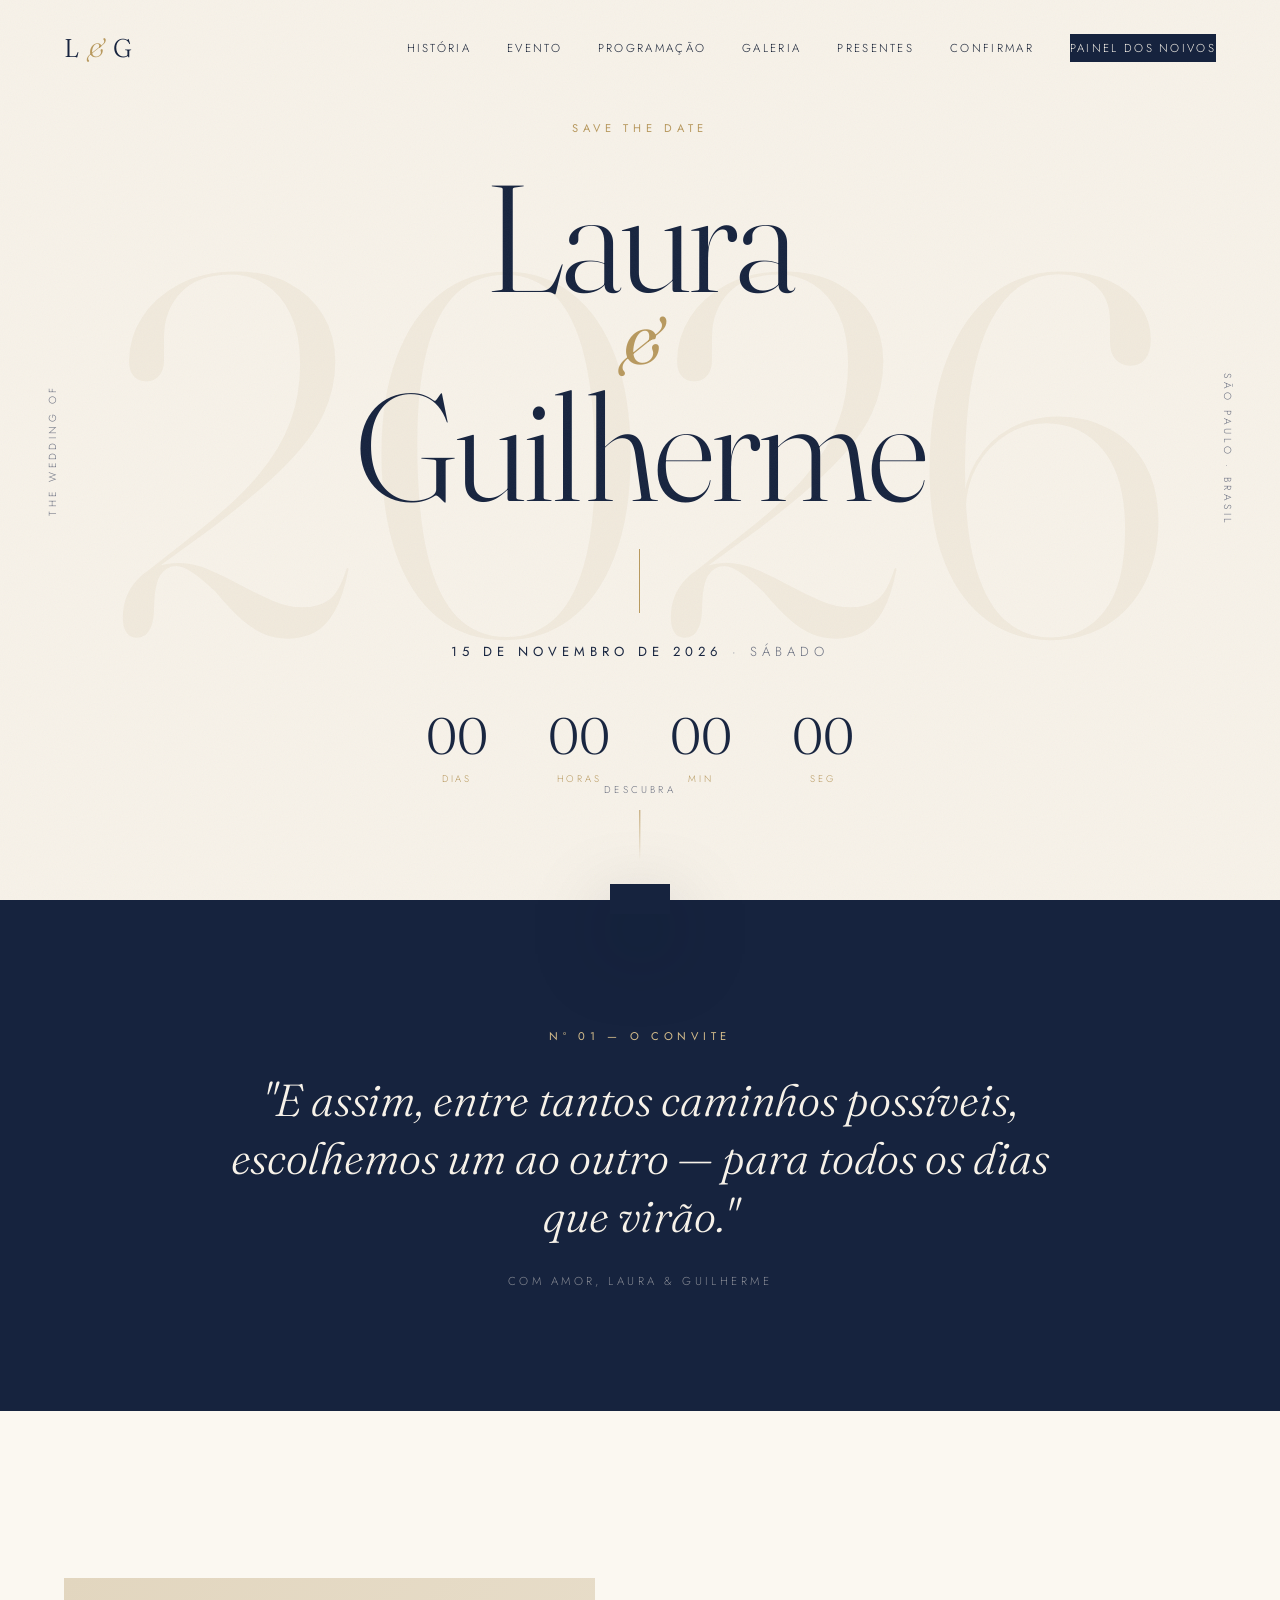
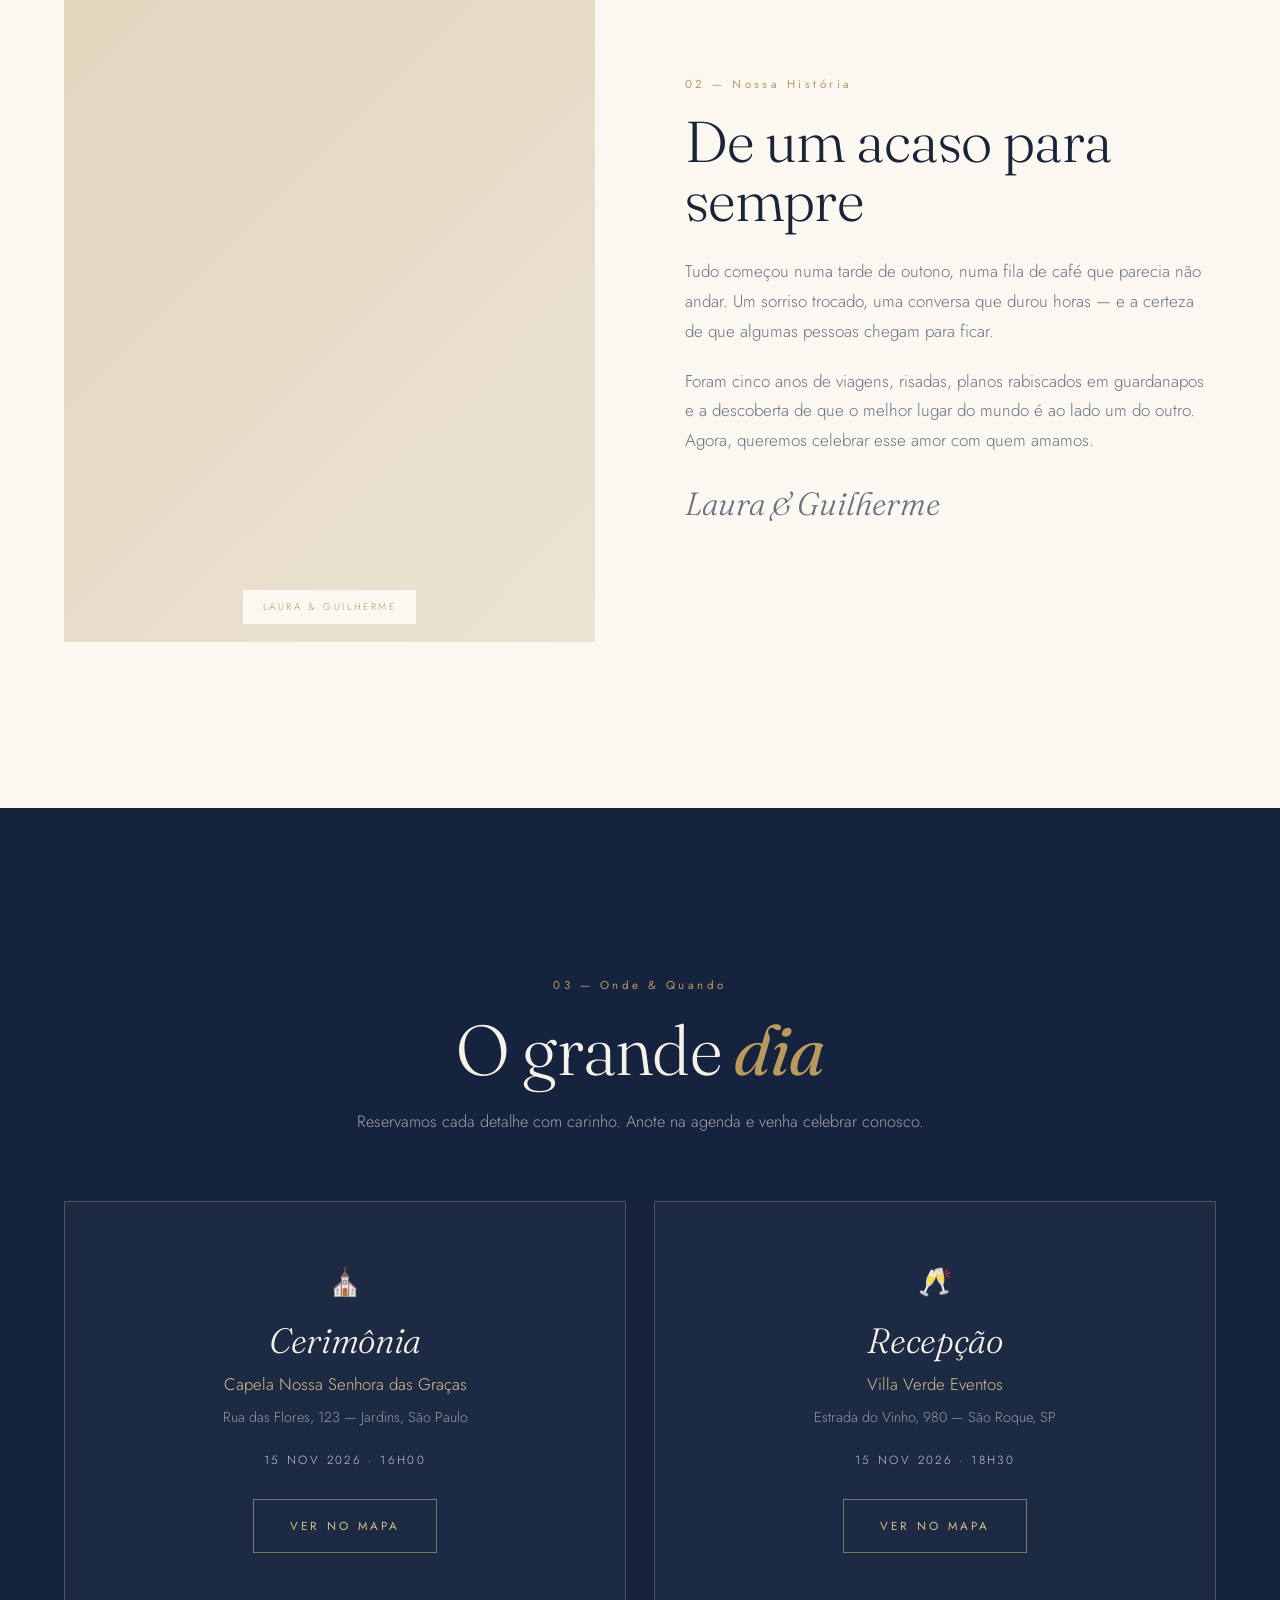
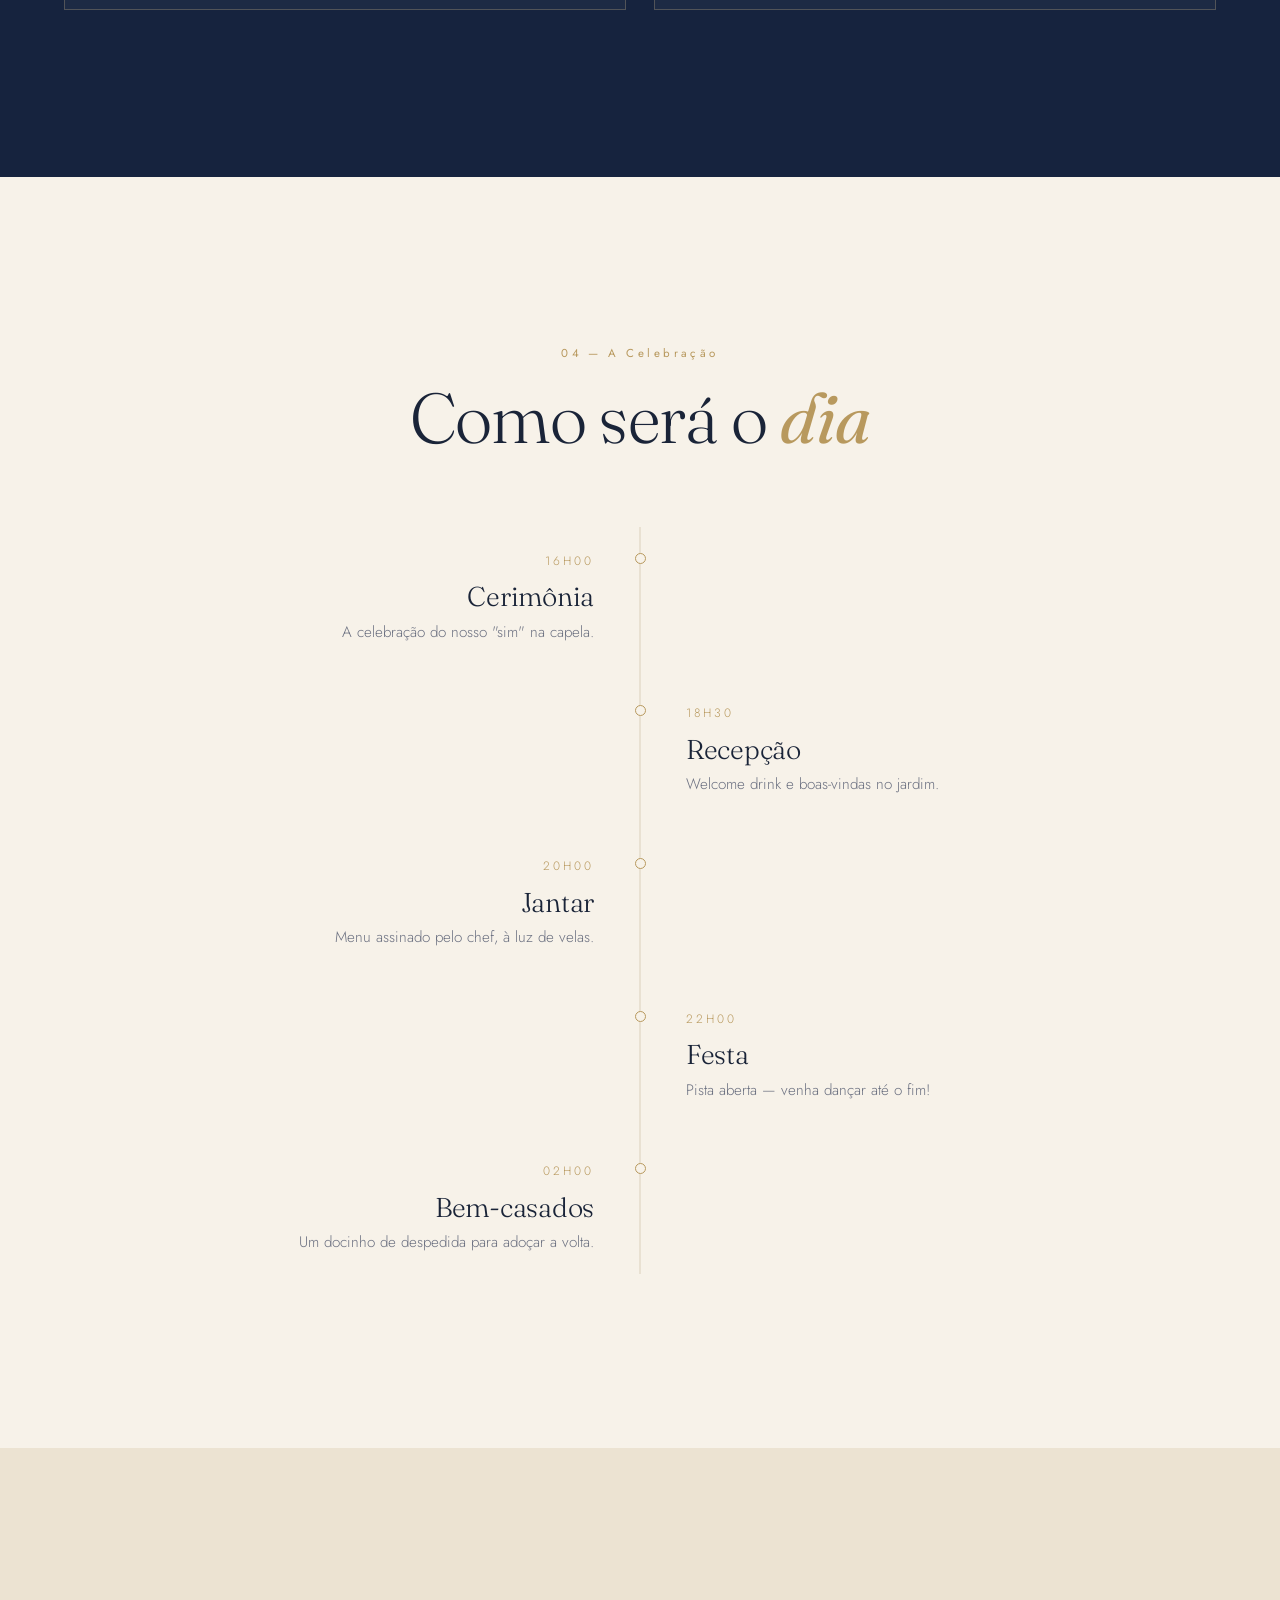
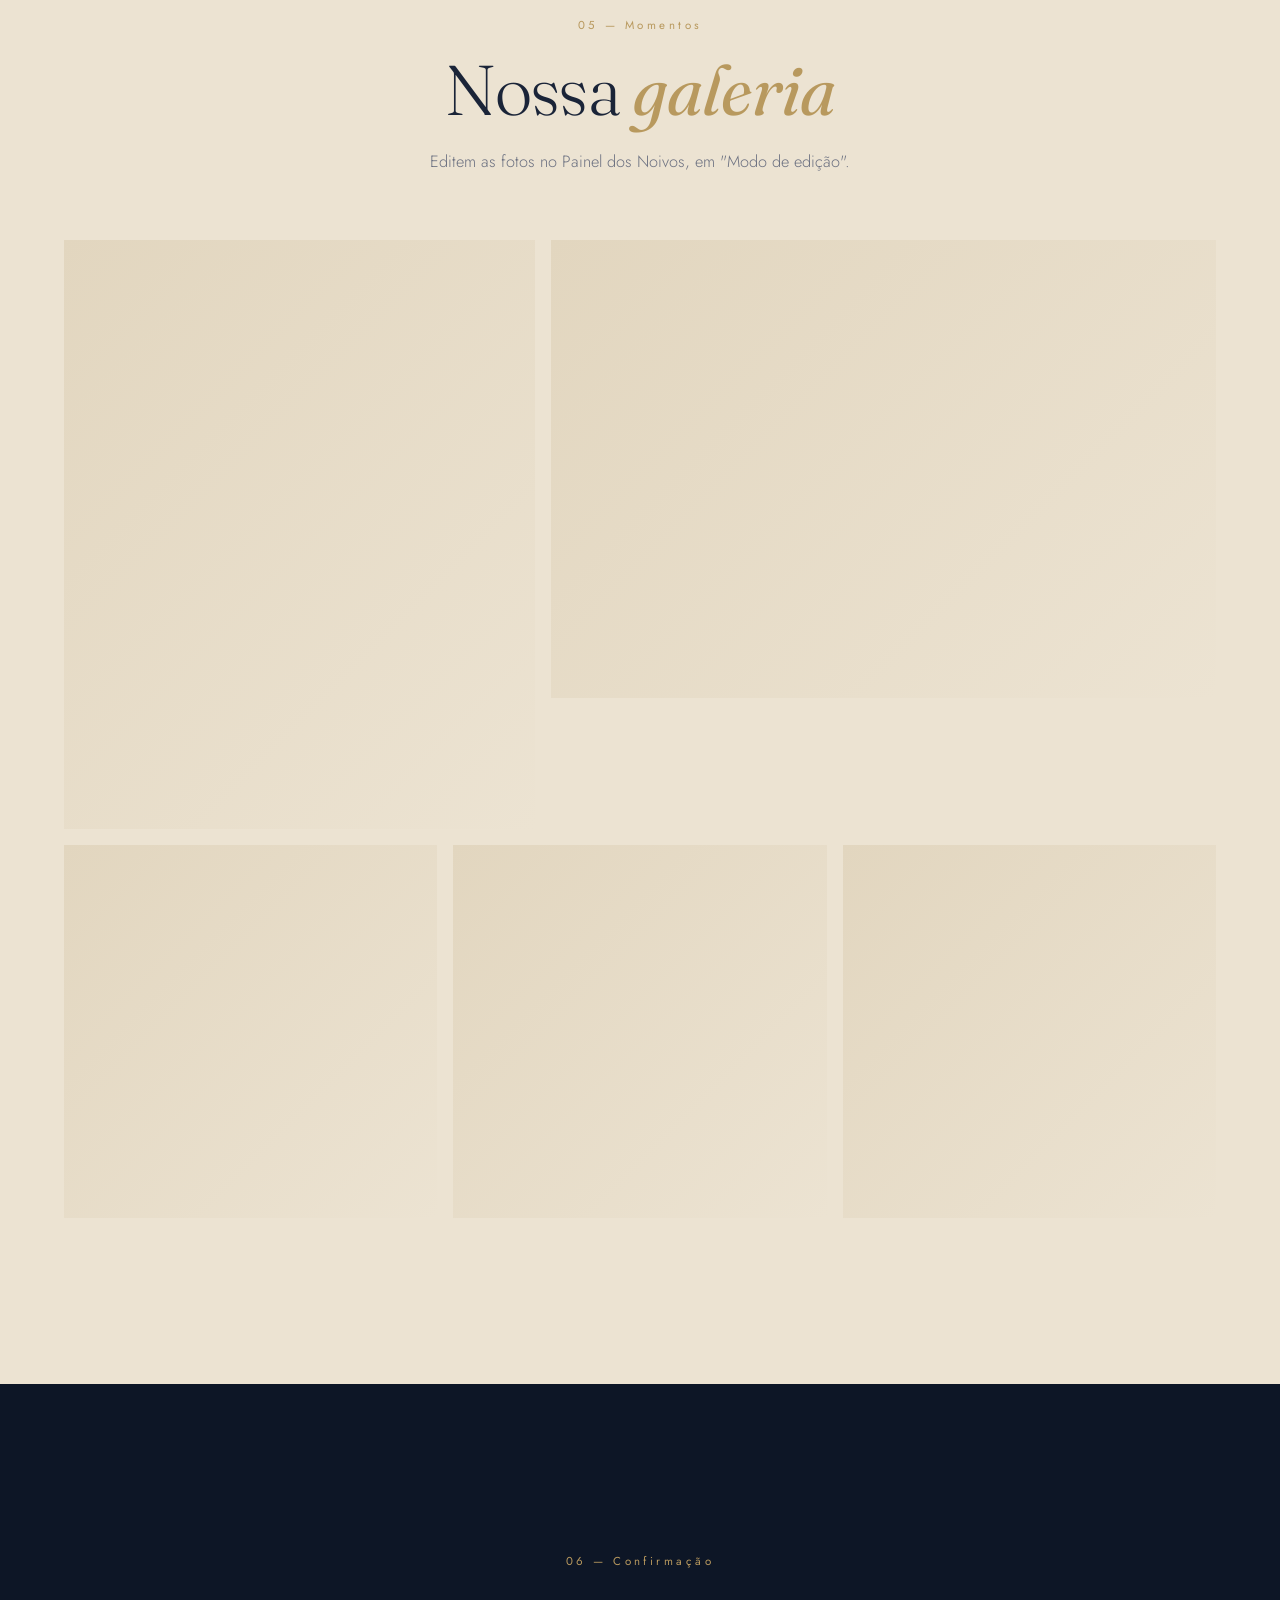
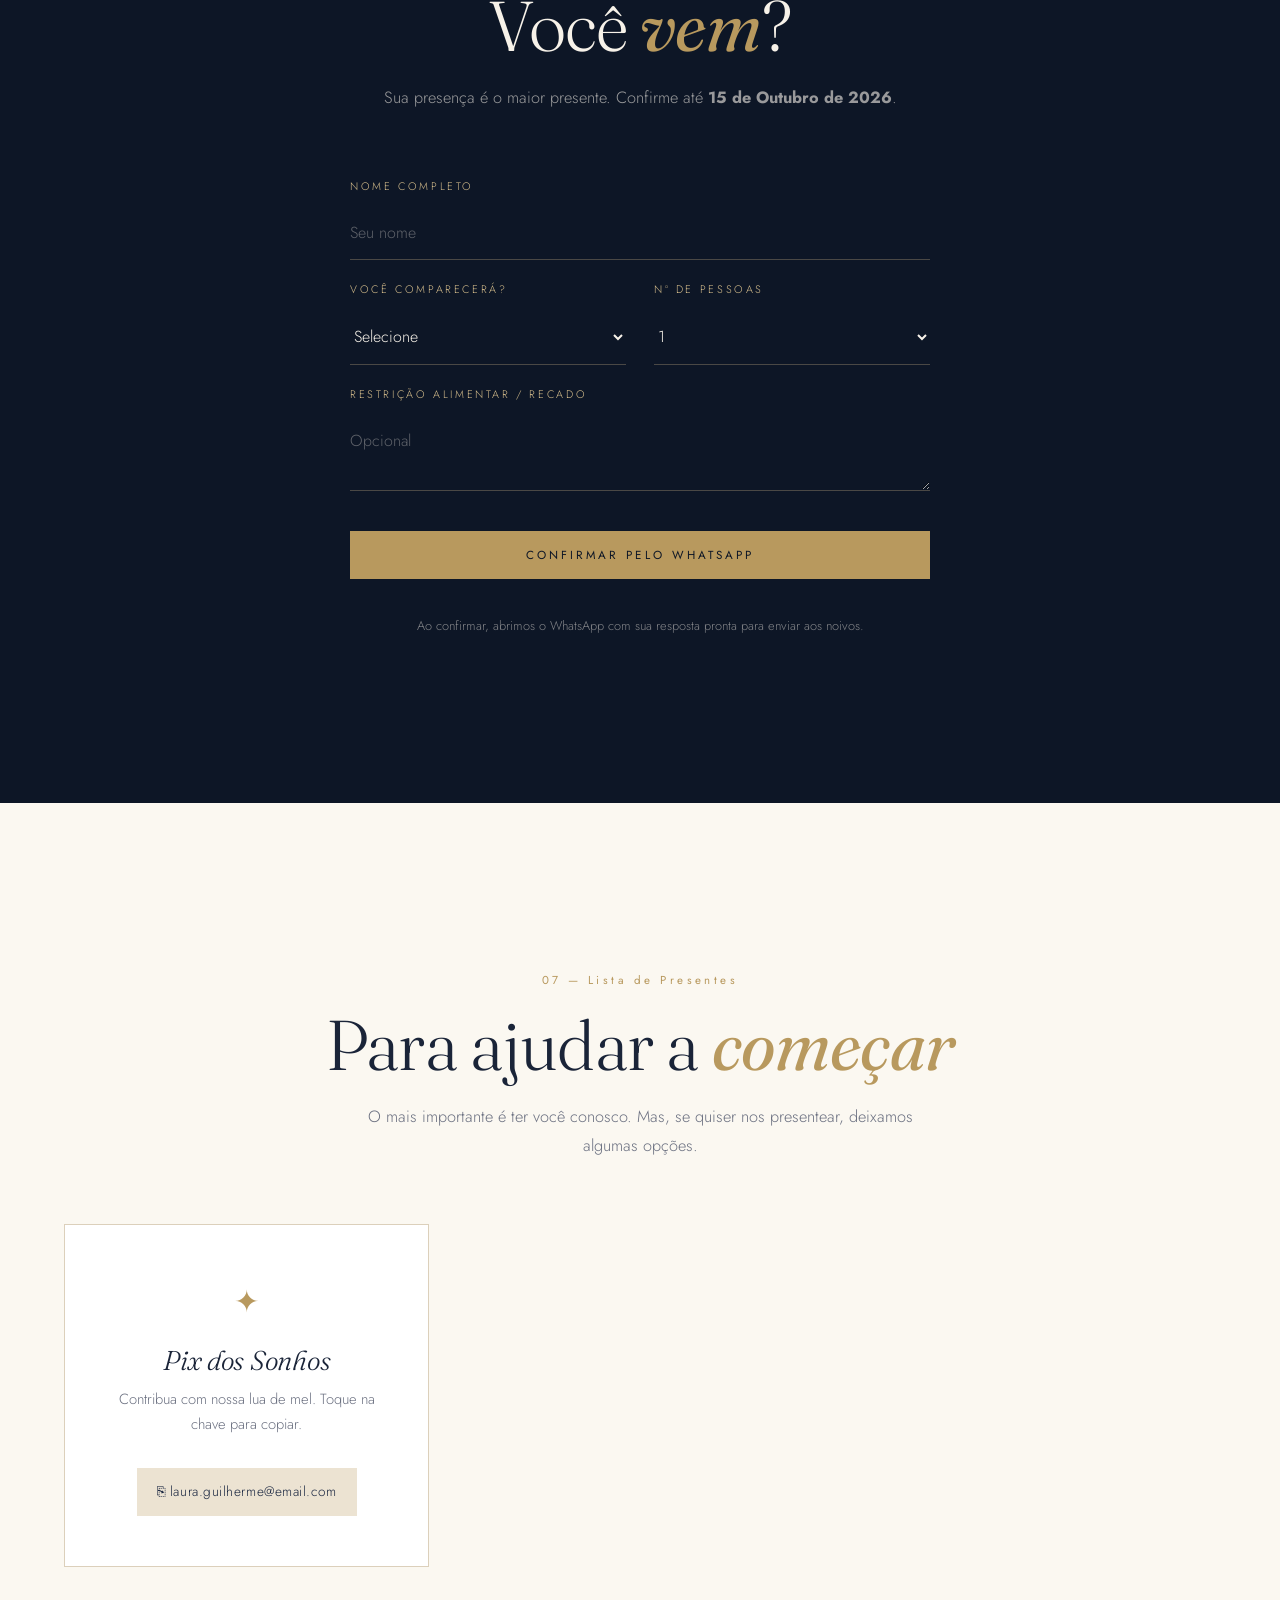
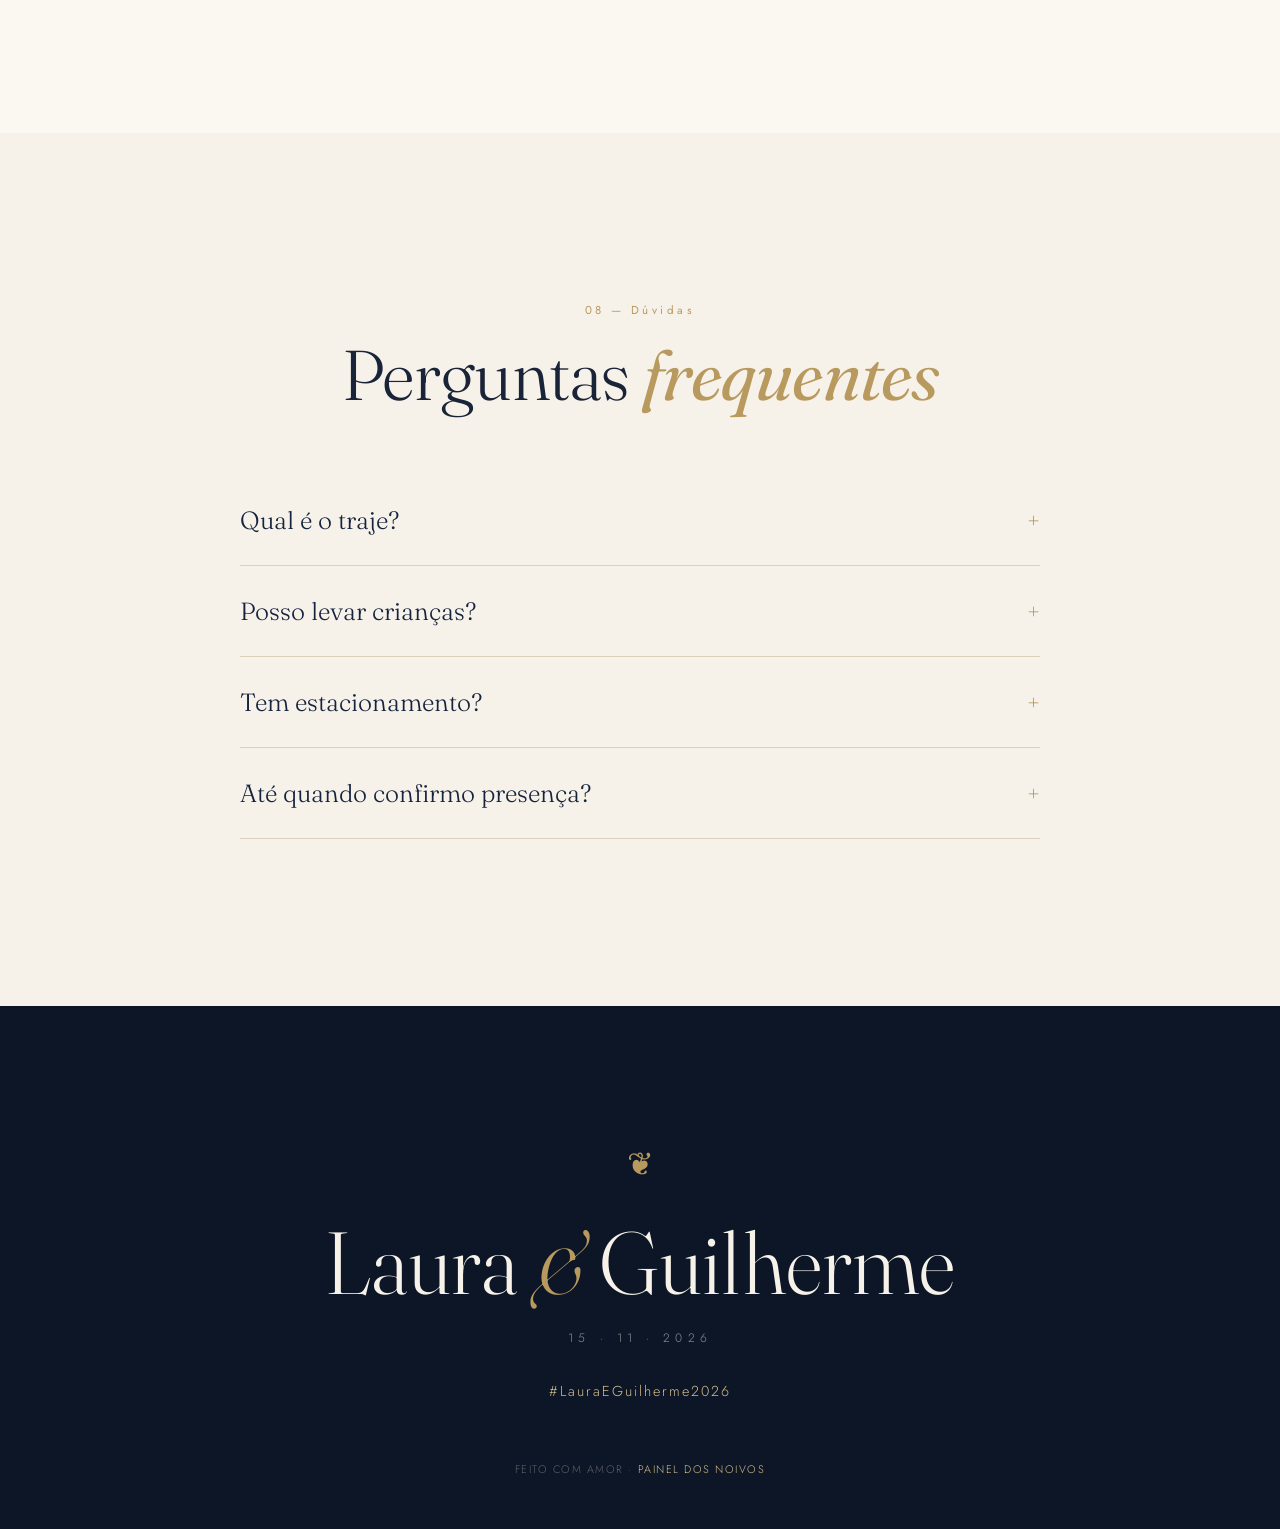
==== commit a821836f: "Add editable wedding information file" ====
--- a/index.html
+++ b/index.html
@@ -334,8 +334,9 @@
 
   <script src="https://cdn.jsdelivr.net/npm/@supabase/supabase-js@2"></script>
   <script src="assets/js/config.js"></script>
+  <script src="assets/js/informacoes-do-casamento.js"></script>
   <script src="assets/js/cloud.js"></script>
   <script src="assets/js/main.js"></script>
 </body>
 
-</html>+</html>
--- a/assets/css/style.css
+++ b/assets/css/style.css
@@ -1,5 +1,5 @@
 /* =========================================================
-   Helena & Lucas — Editorial Luxe
+   Laura & Guilherme — Editorial Luxe
    Paleta: marfim · azul-marinho profundo · creme · dourado champagne
    Tipografia: Fraunces (display) + Jost (sans)
    ========================================================= */
